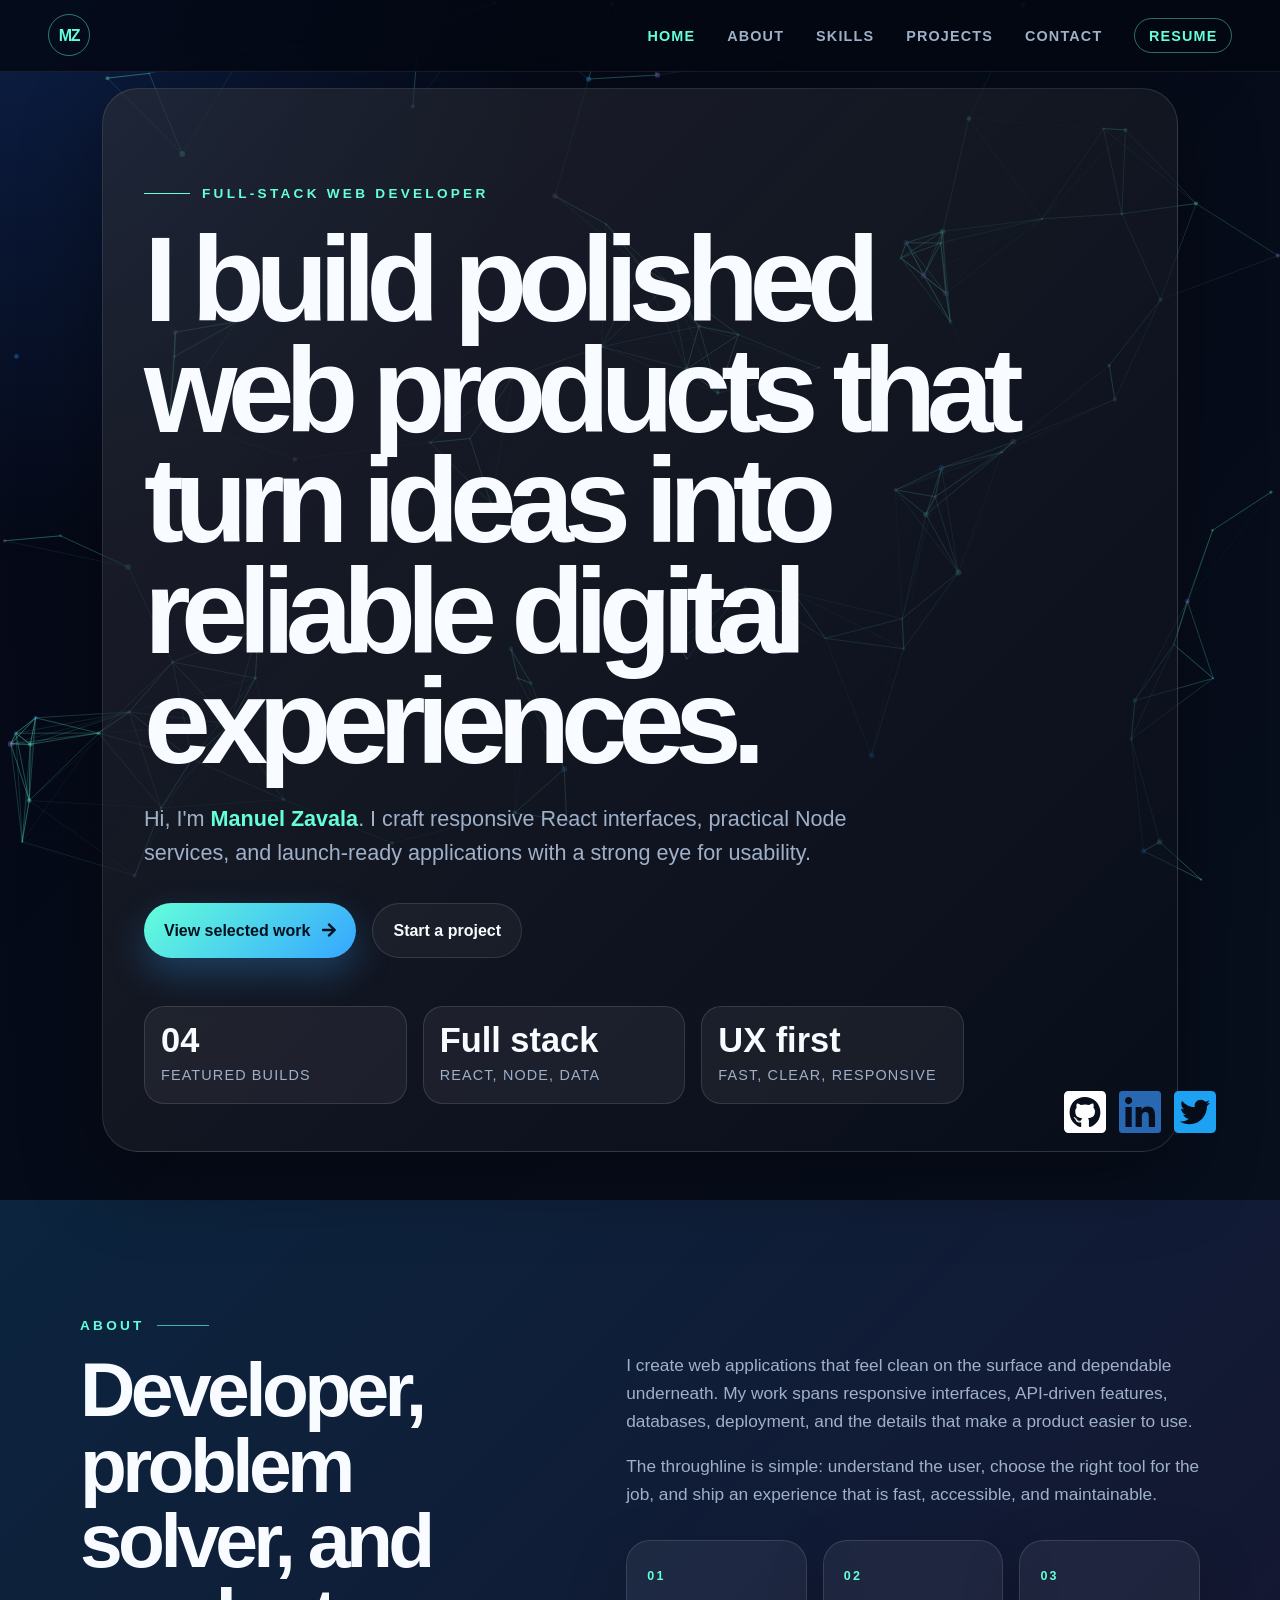
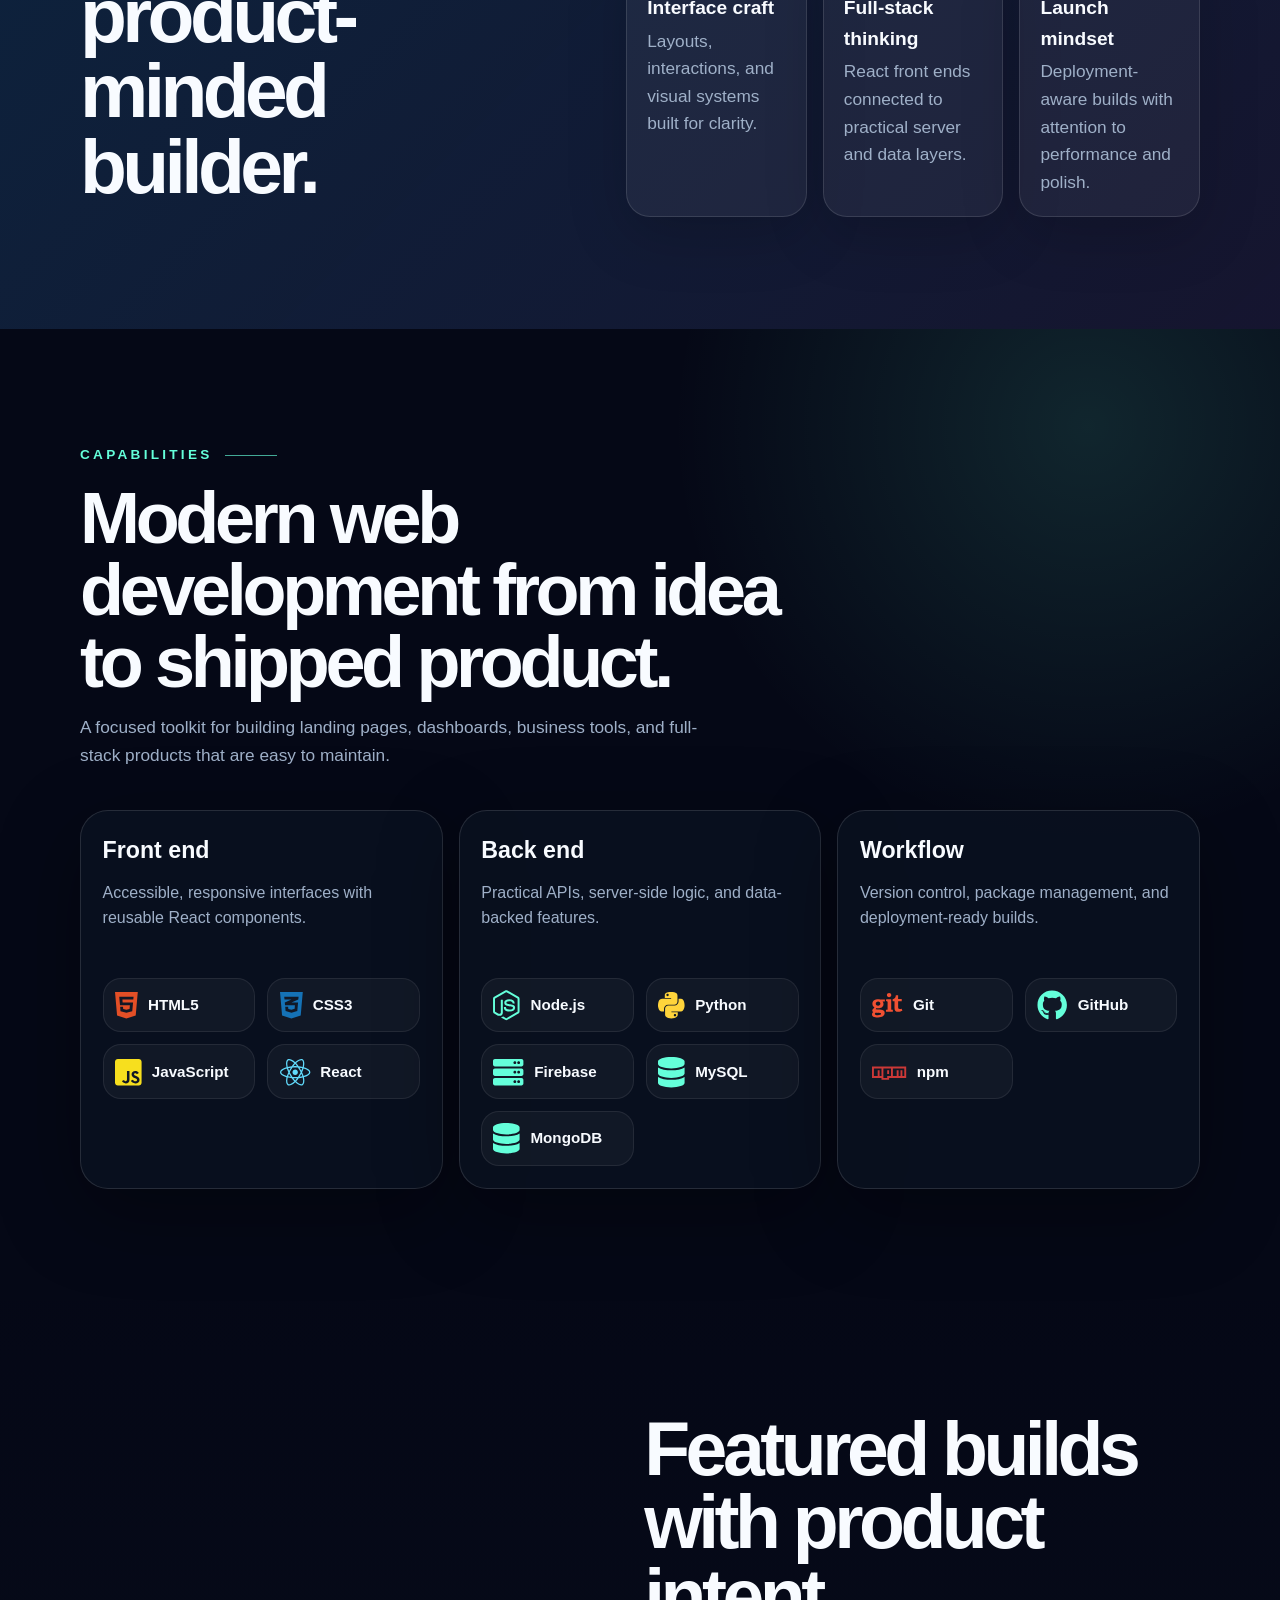
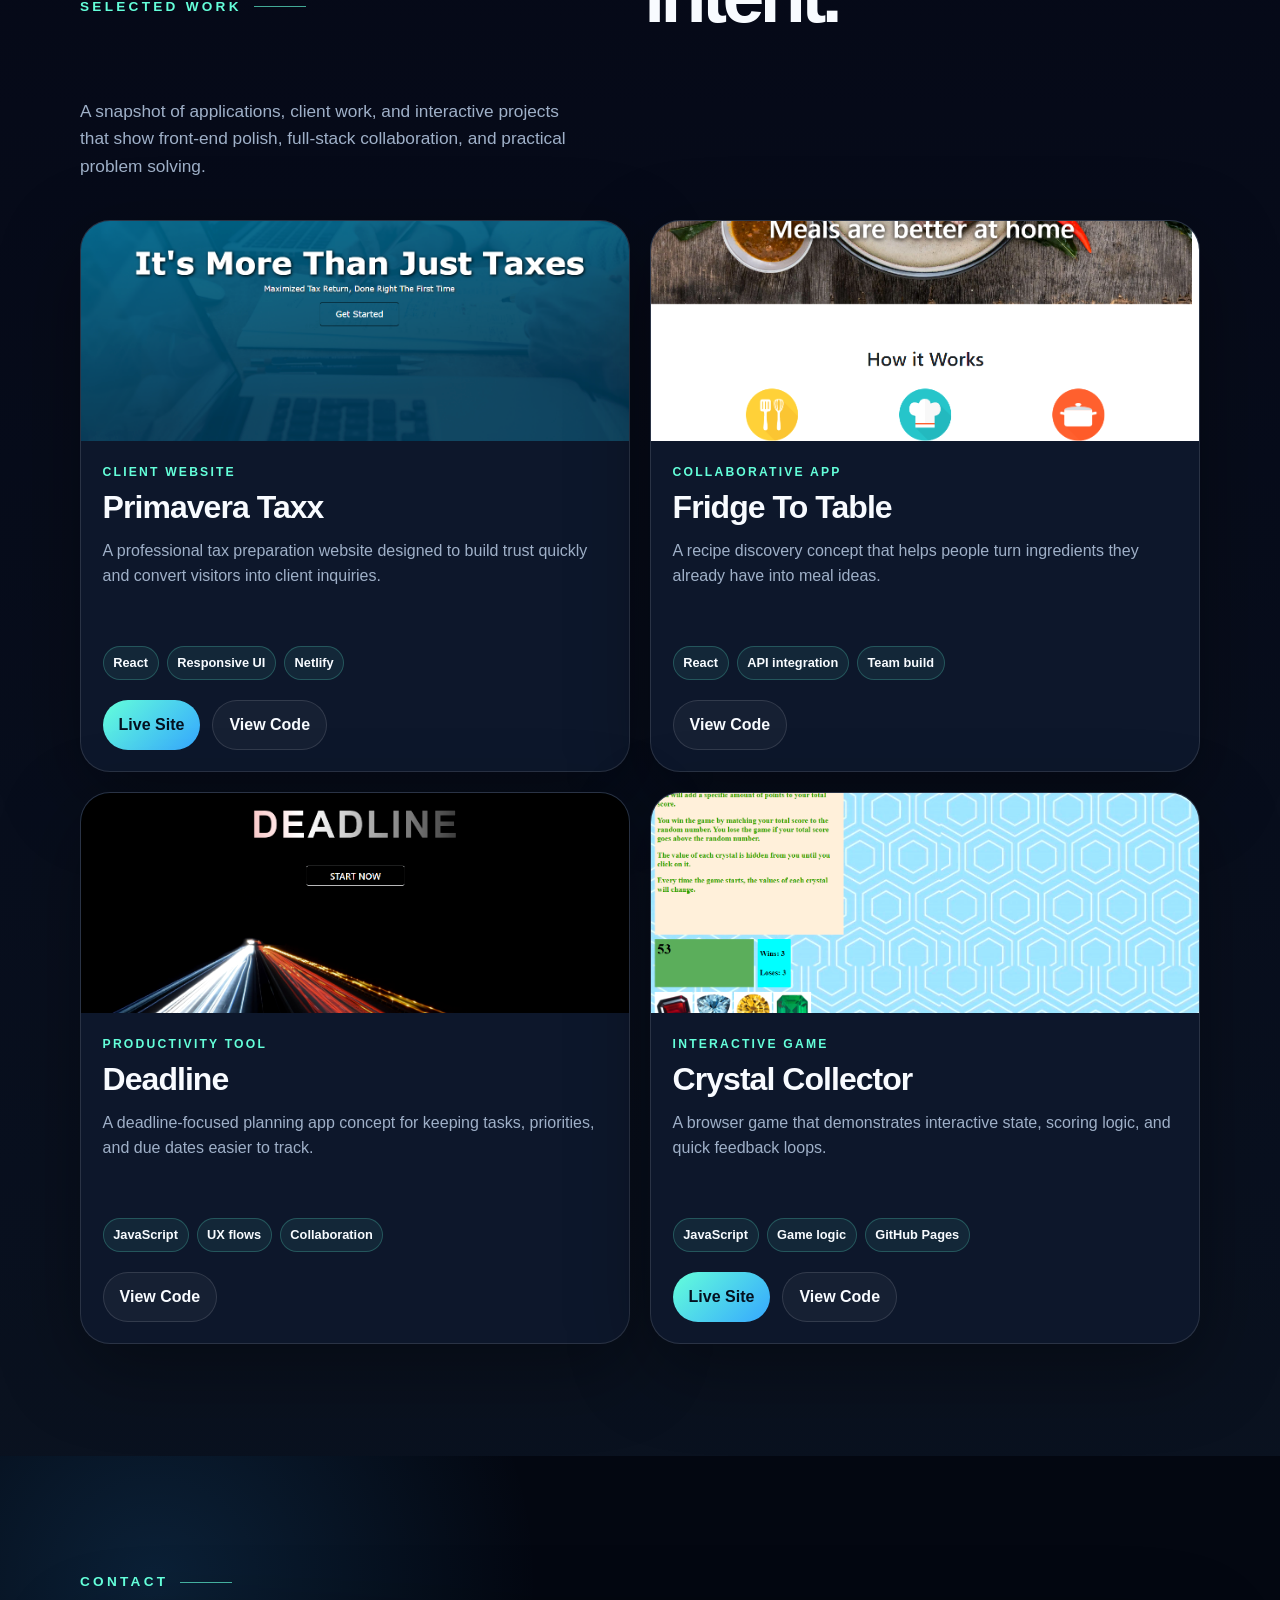
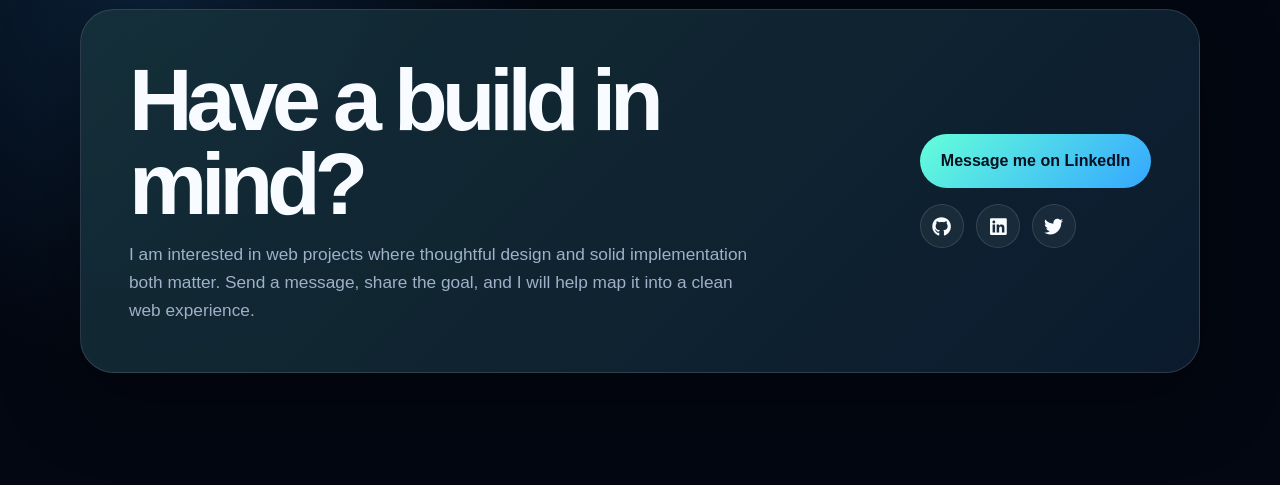
==== index.html @ 86699bde "Deploy portfolio redesign" ====
<!doctype html><html lang="en"><head><meta charset="utf-8"/><link rel="icon" href="./zc-logo.png"/><meta name="viewport" content="width=device-width,initial-scale=1"/><meta name="theme-color" content="#000000"/><meta name="description" content="Full-stack web development portfolio for Manuel Zavala, featuring responsive React projects and polished digital products."/><title>Manuel Zavala | Full-Stack Web Developer</title><link href="./static/css/main.ec9842a8.chunk.css" rel="stylesheet"></head><body><div id="root"></div><script>!function(e){function r(r){for(var n,l,a=r[0],f=r[1],i=r[2],c=0,s=[];c<a.length;c++)l=a[c],Object.prototype.hasOwnProperty.call(o,l)&&o[l]&&s.push(o[l][0]),o[l]=0;for(n in f)Object.prototype.hasOwnProperty.call(f,n)&&(e[n]=f[n]);for(p&&p(r);s.length;)s.shift()();return u.push.apply(u,i||[]),t()}function t(){for(var e,r=0;r<u.length;r++){for(var t=u[r],n=!0,a=1;a<t.length;a++){var f=t[a];0!==o[f]&&(n=!1)}n&&(u.splice(r--,1),e=l(l.s=t[0]))}return e}var n={},o={1:0},u=[];function l(r){if(n[r])return n[r].exports;var t=n[r]={i:r,l:!1,exports:{}};return e[r].call(t.exports,t,t.exports,l),t.l=!0,t.exports}l.m=e,l.c=n,l.d=function(e,r,t){l.o(e,r)||Object.defineProperty(e,r,{enumerable:!0,get:t})},l.r=function(e){"undefined"!=typeof Symbol&&Symbol.toStringTag&&Object.defineProperty(e,Symbol.toStringTag,{value:"Module"}),Object.defineProperty(e,"__esModule",{value:!0})},l.t=function(e,r){if(1&r&&(e=l(e)),8&r)return e;if(4&r&&"object"==typeof e&&e&&e.__esModule)return e;var t=Object.create(null);if(l.r(t),Object.defineProperty(t,"default",{enumerable:!0,value:e}),2&r&&"string"!=typeof e)for(var n in e)l.d(t,n,function(r){return e[r]}.bind(null,n));return t},l.n=function(e){var r=e&&e.__esModule?function(){return e.default}:function(){return e};return l.d(r,"a",r),r},l.o=function(e,r){return Object.prototype.hasOwnProperty.call(e,r)},l.p="./";var a=this["webpackJsonpzavala-portfolio"]=this["webpackJsonpzavala-portfolio"]||[],f=a.push.bind(a);a.push=r,a=a.slice();for(var i=0;i<a.length;i++)r(a[i]);var p=f;t()}([])</script><script src="./static/js/2.35fd2187.chunk.js"></script><script src="./static/js/main.18381177.chunk.js"></script></body></html>
---- static/css/main.ec9842a8.chunk.css ----
.nav-wrapper{display:flex;align-items:center;justify-content:space-between;padding:.9rem clamp(1rem,4vw,3rem);position:fixed;top:0;left:0;width:100%;z-index:10;border-bottom:1px solid hsla(0,0%,100%,.08);background:rgba(3,7,17,.78);-webkit-backdrop-filter:blur(18px);backdrop-filter:blur(18px)}.nav-brand{display:inline-flex;width:42px;height:42px;align-items:center;justify-content:center;border:1px solid rgba(100,255,218,.45);border-radius:50%;color:var(--cyan);font-weight:900;letter-spacing:-.08em;text-decoration:none}.nav-wrapper ul{display:flex;justify-content:flex-end;align-items:center;grid-gap:clamp(1rem,2.8vw,2rem);gap:clamp(1rem,2.8vw,2rem)}.nav-wrapper ul li{list-style:none;transition:.5s}.nav-wrapper ul li>.active{color:var(--cyan);transition:.2s}.nav-wrapper ul li a{cursor:pointer;text-decoration:none;color:var(--muted);font-size:.9rem;font-weight:800;letter-spacing:.08em;text-transform:uppercase;transition:color .25s ease}.nav-wrapper ul li a:hover{color:var(--text)}.nav-wrapper ul li:last-child a{padding:.55rem .85rem;border:1px solid rgba(100,255,218,.42);border-radius:999px;color:var(--cyan)}@media only screen and (max-width:769px){.nav-wrapper{display:none}}.background-layer{position:fixed;inset:0;z-index:0;pointer-events:none}.tsparticles-canvas-el{display:none;position:absolute;height:100vh}@media only screen and (min-width:768px){.tsparticles-canvas-el{display:block}}.landing-wrapper{position:relative;min-height:100vh;padding:7rem 1.25rem 4rem;display:flex;justify-content:center;align-items:center;flex-direction:column;text-align:left;color:var(--text);isolation:isolate;z-index:1}.landing-wrapper:before{content:"";position:absolute;inset:5.5rem min(8vw,7rem) 3rem;border:1px solid var(--line);border-radius:36px;background:linear-gradient(135deg,hsla(0,0%,100%,.1),hsla(0,0%,100%,.02)),rgba(2,6,18,.58);box-shadow:var(--shadow);z-index:-1}.intro-wrapper{width:min(1120px,100%);padding:4rem clamp(1rem,5vw,5rem) 2rem}.eyebrow{display:inline-flex;align-items:center;grid-gap:.75rem;gap:.75rem;margin-bottom:1.25rem;color:var(--cyan);font-size:.85rem;font-weight:800;letter-spacing:.24em;text-transform:uppercase;opacity:0;-webkit-animation:FadeInBottom 1s forwards;animation:FadeInBottom 1s forwards}.eyebrow:before{content:"";width:46px;height:1px;background:var(--cyan)}.first-line{max-width:940px;font-size:clamp(3.25rem,10vw,7.5rem);font-weight:900;letter-spacing:-.08em;line-height:.92;opacity:0;-webkit-animation:FadeInBottom 1.1s forwards;animation:FadeInBottom 1.1s forwards;-webkit-animation-delay:.25s;animation-delay:.25s}.second-line #name{color:var(--cyan);font-weight:800}.second-line{max-width:720px;margin-top:1.6rem;color:var(--muted);font-size:clamp(1.05rem,2.6vw,1.35rem);opacity:0;-webkit-animation:FadeInBottom 1.1s forwards;animation:FadeInBottom 1.1s forwards;-webkit-animation-delay:.5s;animation-delay:.5s}.hero-actions{display:flex;flex-wrap:wrap;grid-gap:1rem;gap:1rem;margin-top:2rem;opacity:0;-webkit-animation:FadeInBottom 1.1s forwards;animation:FadeInBottom 1.1s forwards;-webkit-animation-delay:.75s;animation-delay:.75s}.primary-action,.secondary-action{display:inline-flex;align-items:center;justify-content:center;grid-gap:.75rem;gap:.75rem;min-height:52px;padding:.85rem 1.25rem;border-radius:999px;font-weight:800;text-decoration:none;transition:transform .25s ease,border-color .25s ease,background .25s ease}.primary-action{background:linear-gradient(135deg,var(--cyan),var(--blue));color:#04101f;box-shadow:0 16px 36px rgba(53,167,255,.28)}.secondary-action{border:1px solid var(--line);color:var(--text);background:hsla(0,0%,100%,.04)}.primary-action:hover,.secondary-action:hover{transform:translateY(-3px)}.secondary-action:hover{border-color:rgba(100,255,218,.55);background:rgba(100,255,218,.08)}.hero-stats{display:grid;grid-template-columns:repeat(3,minmax(0,1fr));grid-gap:1rem;gap:1rem;max-width:820px;margin-top:3rem;opacity:0;-webkit-animation:FadeInBottom 1.1s forwards;animation:FadeInBottom 1.1s forwards;-webkit-animation-delay:1s;animation-delay:1s}.hero-stats div{padding:1rem;border:1px solid var(--line);border-radius:20px;background:hsla(0,0%,100%,.055)}.hero-stats strong{display:block;color:var(--text);font-size:clamp(1.45rem,4vw,2.15rem);font-weight:900;line-height:1}.hero-stats span{display:block;margin-top:.4rem;color:var(--muted);font-size:.9rem;text-transform:uppercase;letter-spacing:.08em}#learn-btn{border:1px solid var(--blue);font-size:2.5rem;display:flex;justify-content:center;align-items:center;opacity:0;-webkit-animation:FadeIn 2s forwards;animation:FadeIn 2s forwards;-webkit-animation-delay:3.5s;animation-delay:3.5s;text-decoration:none;background-color:var(--blue);padding:0 15px;color:#000;margin-top:30px}#learn-btn:hover{background-color:rgba(0,0,0,.79);color:var(--blue)}#page-divider-home{width:100%;position:absolute}.social-icons{position:absolute;right:clamp(1rem,5vw,5rem);bottom:clamp(1rem,5vw,4rem);display:flex;grid-gap:.8rem;gap:.8rem;margin:0;z-index:0;opacity:0;-webkit-animation:FadeIn 1s forwards;animation:FadeIn 1s forwards;-webkit-animation-delay:1.25s;animation-delay:1.25s}.social-icons a{display:inline-flex;transition:transform .25s ease,opacity .25s ease}.social-icons a:hover{opacity:.78;transform:translateY(-4px)}.social-icons svg{color:var(--text)}#linked{color:#2867b2}#twitter{color:#1da1f2}#github{color:#fff}@media only screen and (max-width:720px){.landing-wrapper{padding-top:5rem;text-align:left}.landing-wrapper:before{inset:4rem .75rem 1rem;border-radius:26px}.intro-wrapper{padding:2.25rem 1rem 5rem}.hero-actions{flex-direction:column}.hero-stats{grid-template-columns:1fr;margin-top:2rem}.social-icons{left:2rem;right:auto;bottom:2rem}}@-webkit-keyframes FadeInBottom{0%{transform:translateY(50px);opacity:0}to{transform:translateY(0);opacity:1}}@keyframes FadeInBottom{0%{transform:translateY(50px);opacity:0}to{transform:translateY(0);opacity:1}}@-webkit-keyframes FadeIn{0%{opacity:0}to{opacity:1}}@keyframes FadeIn{0%{opacity:0}to{opacity:1}}.burger{position:absolute;top:0;right:0;z-index:4;margin:auto}.burger-part{background:var(--text)}.sidenav-wrapper{z-index:20}.mobile-brand{top:.8rem;left:1rem;z-index:22;display:inline-flex;width:42px;height:42px;align-items:center;border:1px solid rgba(100,255,218,.45);border-radius:50%;background:rgba(3,7,17,.7);color:var(--cyan);font-weight:900;letter-spacing:-.08em;text-decoration:none;-webkit-backdrop-filter:blur(14px);backdrop-filter:blur(14px)}.mobile-brand,.mobile-menu{position:fixed;justify-content:center}.mobile-menu{width:100%;height:100%;background:radial-gradient(circle at 30% 20%,rgba(53,167,255,.2),transparent 20rem),#030711;display:flex;left:100%;top:0;transition:.5s ease-in-out;overflow:hidden;z-index:1}.mobile-menu ul{display:flex;flex-direction:column;justify-content:center;align-items:center;grid-gap:1.2rem;gap:1.2rem}.mobile-menu ul li{list-style:none}.mobile-menu ul li a{text-decoration:none;color:var(--text);font-size:clamp(2rem,12vw,4rem);font-weight:900;letter-spacing:-.06em}.mobile-menu ul li:last-child a{display:inline-flex;padding:.55rem 1rem;border:1px solid rgba(100,255,218,.45);border-radius:999px;color:var(--cyan);font-size:1rem;letter-spacing:.08em;text-transform:uppercase}.mobile-menu-opened{top:0;left:0}.burger{position:fixed;width:50px;height:50px;text-align:center;top:.55rem;right:.75rem;z-index:23;display:flex;flex-direction:column;justify-content:center;background:transparent;cursor:pointer}.burger-part{width:36px;height:4px;margin-top:8px;border-radius:15px;background:#fff;transition:.3s ease;align-self:center}.burger-opened{transform:.4s ease}.burger-part:first-of-type{margin-top:0}.burger-opened .burger-part:first-of-type{transform:translateY(12px) rotate(45deg)}.burger-opened .burger-part:nth-child(2){opacity:0}.burger-opened .burger-part:nth-child(3){transform:translateY(-12px) rotate(-45deg)}@media only screen and (min-width:769px){.sidenav-wrapper{display:none}}*{box-sizing:border-box;margin:0;padding:0;border:0;font-size:100%;font:inherit;vertical-align:baseline}html{scroll-behavior:smooth}body{width:100%;min-height:100%;background:radial-gradient(circle at top left,rgba(41,121,255,.2),transparent 34rem),linear-gradient(135deg,#050816,#08111f 52%,#02030a);color:#f8fbff;color:var(--text);font-family:Inter,-apple-system,BlinkMacSystemFont,"Segoe UI",sans-serif;line-height:1.6}body,button,input,textarea{-webkit-font-smoothing:antialiased}a{color:inherit}.App,.body-no-scroll{overflow:hidden}.App{min-height:100vh}:root{--blue:#35a7ff;--blue-dark:#0b2cff;--cyan:#64ffda;--purple:#9f7aea;--text:#f8fbff;--muted:#9fb0c8;--panel:rgba(10,18,32,0.82);--panel-strong:rgba(14,25,45,0.95);--line:hsla(0,0%,100%,0.12);--shadow:0 24px 80px rgba(0,0,0,0.35)}::selection{background:rgba(100,255,218,.32);color:#f8fbff;color:var(--text)}.about{position:relative;width:100%;color:var(--text);padding:7rem 1.25rem;background:linear-gradient(135deg,rgba(53,167,255,.18),rgba(159,122,234,.12)),rgba(3,8,21,.96)}.about-wrapper{width:min(1120px,100%);margin:0 auto}.section-kicker{display:inline-flex;align-items:center;grid-gap:.75rem;gap:.75rem;margin-bottom:1rem;color:var(--cyan);font-size:.85rem;font-weight:800;letter-spacing:.24em;text-transform:uppercase}.section-kicker:after{content:"";width:52px;height:1px;background:rgba(100,255,218,.65)}.about-grid{display:grid;grid-template-columns:minmax(0,.9fr) minmax(0,1.1fr);grid-gap:clamp(2rem,6vw,5rem);gap:clamp(2rem,6vw,5rem);align-items:start}.about-header{max-width:560px;font-size:clamp(2.35rem,6vw,4.8rem);font-weight:900;line-height:.98;letter-spacing:-.06em}.about-me{color:var(--muted);font-size:1.08rem}.about-me p+p{margin-top:1.1rem}.about-cards{display:grid;grid-gap:1rem;gap:1rem;margin-top:2rem}.about-cards article{padding:1.25rem;border:1px solid var(--line);border-radius:24px;background:hsla(0,0%,100%,.055);box-shadow:0 18px 60px rgba(0,0,0,.18)}.about-cards span{color:var(--cyan);font-size:.78rem;font-weight:900;letter-spacing:.18em}.about-cards h3{margin:.25rem 0;color:var(--text);font-size:1.2rem;font-weight:800}.about-cards p{margin:0}@media only screen and (max-width:820px){.about{padding:5rem 1rem}.about-grid{grid-template-columns:1fr}}@media only screen and (min-width:900px){.about-cards{grid-template-columns:repeat(3,1fr)}}.card-wrapper,.main-card{position:relative}.card-wrapper{height:100%;overflow:hidden;border:1px solid var(--line);border-radius:30px;background:var(--panel-strong);box-shadow:var(--shadow)}.card-title{color:var(--text);font-size:clamp(1.45rem,3vw,2rem);font-weight:900;line-height:1.1;letter-spacing:-.03em}.project-image-wrap{position:relative;height:220px;overflow:hidden;background:linear-gradient(135deg,rgba(53,167,255,.2),rgba(100,255,218,.08))}.project-image{width:100%;height:100%;object-fit:cover;display:block;-webkit-filter:saturate(1.08) contrast(1.05);filter:saturate(1.08) contrast(1.05);transition:transform .5s ease}.card-wrapper:hover .project-image{transform:scale(1.06)}.project-info{display:flex;min-height:330px;flex-direction:column;padding:1.35rem}.project-type{margin-bottom:.45rem;color:var(--cyan);font-size:.76rem;font-weight:900;letter-spacing:.18em;text-transform:uppercase}.project-description{margin:.8rem 0 1rem;color:var(--muted)}.project-tags{display:flex;flex-wrap:wrap;grid-gap:.5rem;gap:.5rem;margin-top:auto;list-style:none}.project-tags li{padding:.35rem .6rem;border:1px solid rgba(100,255,218,.22);border-radius:999px;background:rgba(100,255,218,.07);color:var(--text);font-size:.8rem;font-weight:700}.project-links{display:flex;flex-wrap:wrap;grid-gap:.75rem;gap:.75rem;margin-top:1.25rem}.project-links a{display:inline-flex;align-items:center;justify-content:center;padding:.7rem 1rem;border-radius:999px;text-decoration:none;font-weight:800;transition:transform .25s ease,background .25s ease}.live-site{background:linear-gradient(135deg,var(--cyan),var(--blue));color:#04101f}.view-code{border:1px solid var(--line);color:var(--text);background:hsla(0,0%,100%,.04)}.project-links a:hover{transform:translateY(-2px)}@media only screen and (max-width:540px){.project-image-wrap{height:190px}.project-info{min-height:auto}}.project-wrapper{color:var(--text);padding:7rem 1.25rem;background:linear-gradient(180deg,rgba(5,8,22,.96),rgba(10,18,32,.98)),#050816}.projects-inner{width:min(1120px,100%);margin:0 auto}.projects-heading{display:grid;grid-template-columns:minmax(0,.9fr) minmax(0,1fr);grid-gap:clamp(1.5rem,5vw,4rem);gap:clamp(1.5rem,5vw,4rem);align-items:end;margin-bottom:2.5rem}.project-header{max-width:620px;font-size:clamp(2.3rem,6vw,4.7rem);font-weight:900;line-height:.98;letter-spacing:-.06em}.projects-heading p{color:var(--muted);font-size:1.08rem}.project-container{display:grid;grid-template-columns:repeat(2,minmax(0,1fr));grid-gap:1.25rem;gap:1.25rem}@media only screen and (max-width:860px){.project-wrapper{padding:5rem 1rem}.project-container,.projects-heading{grid-template-columns:1fr}}.skills-wrapper{padding:7rem 1.25rem;background:radial-gradient(circle at 85% 10%,rgba(100,255,218,.12),transparent 26rem),#050816;color:var(--text)}.skills-inner{width:min(1120px,100%);margin:0 auto}.skills-header{max-width:760px;margin-bottom:2.5rem}.skills-header h2{font-size:clamp(2.2rem,6vw,4.5rem);font-weight:900;line-height:1;letter-spacing:-.06em}.skills-header p{max-width:620px;margin-top:1rem;color:var(--muted);font-size:1.08rem}.skill-groups{display:grid;grid-template-columns:repeat(3,minmax(0,1fr));grid-gap:1rem;gap:1rem}.skill-group{padding:1.35rem;border:1px solid var(--line);border-radius:28px;background:var(--panel);box-shadow:var(--shadow)}.skill-group h3{font-size:1.45rem;font-weight:900}.skill-group p{min-height:78px;margin:.65rem 0 1.25rem;color:var(--muted)}.skill-group ul{display:grid;grid-template-columns:repeat(2,minmax(0,1fr));grid-gap:.75rem;gap:.75rem;list-style:none}.skill-group li{display:flex;align-items:center;grid-gap:.65rem;gap:.65rem;padding:.7rem;border:1px solid hsla(0,0%,100%,.08);border-radius:18px;background:hsla(0,0%,100%,.04);color:var(--text);font-size:.95rem;font-weight:700}.skill-group svg{color:var(--cyan);flex:0 0 auto}#html{color:#e34f26}#css{color:#1572b6}#javascript{color:#f7df1e}#react{color:#61dafb}#python{color:#ffd43b}#git{color:#f05032}#npm{color:#cb3837}#api,#firebase,#github-skill,#mongodb,#mysql{color:var(--cyan)}@media only screen and (max-width:940px){.skill-groups{grid-template-columns:1fr}.skill-group p{min-height:auto}}@media only screen and (max-width:540px){.skills-wrapper{padding:5rem 1rem}.skill-group ul{grid-template-columns:1fr}}.contact-main{padding:7rem 1.25rem;background:radial-gradient(circle at 12% 20%,rgba(53,167,255,.16),transparent 24rem),#030711;color:var(--text)}.contact-inner{width:min(1120px,100%);margin:0 auto}.contact-card{display:grid;grid-template-columns:minmax(0,1fr) auto;grid-gap:clamp(2rem,6vw,5rem);gap:clamp(2rem,6vw,5rem);align-items:center;padding:clamp(1.5rem,5vw,3rem);border:1px solid var(--line);border-radius:34px;background:linear-gradient(135deg,rgba(100,255,218,.12),rgba(53,167,255,.08)),var(--panel);box-shadow:var(--shadow)}.contact-card h2{max-width:680px;font-size:clamp(2.4rem,7vw,5.5rem);font-weight:900;line-height:.95;letter-spacing:-.07em}.contact-card p{max-width:620px;margin-top:1rem;color:var(--muted);font-size:1.08rem}.contact-actions{display:flex;flex-direction:column;grid-gap:1rem;gap:1rem;align-items:flex-start}.contact-primary{display:inline-flex;align-items:center;justify-content:center;min-height:54px;padding:.9rem 1.3rem;border-radius:999px;background:linear-gradient(135deg,var(--cyan),var(--blue));color:#04101f;font-weight:900;text-decoration:none;white-space:nowrap;transition:transform .25s ease}.contact-primary:hover{transform:translateY(-3px)}.contact-socials{display:flex;grid-gap:.75rem;gap:.75rem}.contact-socials a{display:inline-flex;width:44px;height:44px;align-items:center;justify-content:center;border:1px solid var(--line);border-radius:50%;background:hsla(0,0%,100%,.05);color:var(--text);font-size:1.2rem;transition:transform .25s ease,border-color .25s ease}.contact-socials a:hover{border-color:rgba(100,255,218,.65);transform:translateY(-3px)}@media only screen and (max-width:820px){.contact-main{padding:5rem 1rem}.contact-card{grid-template-columns:1fr}}
/*# sourceMappingURL=main.ec9842a8.chunk.css.map */
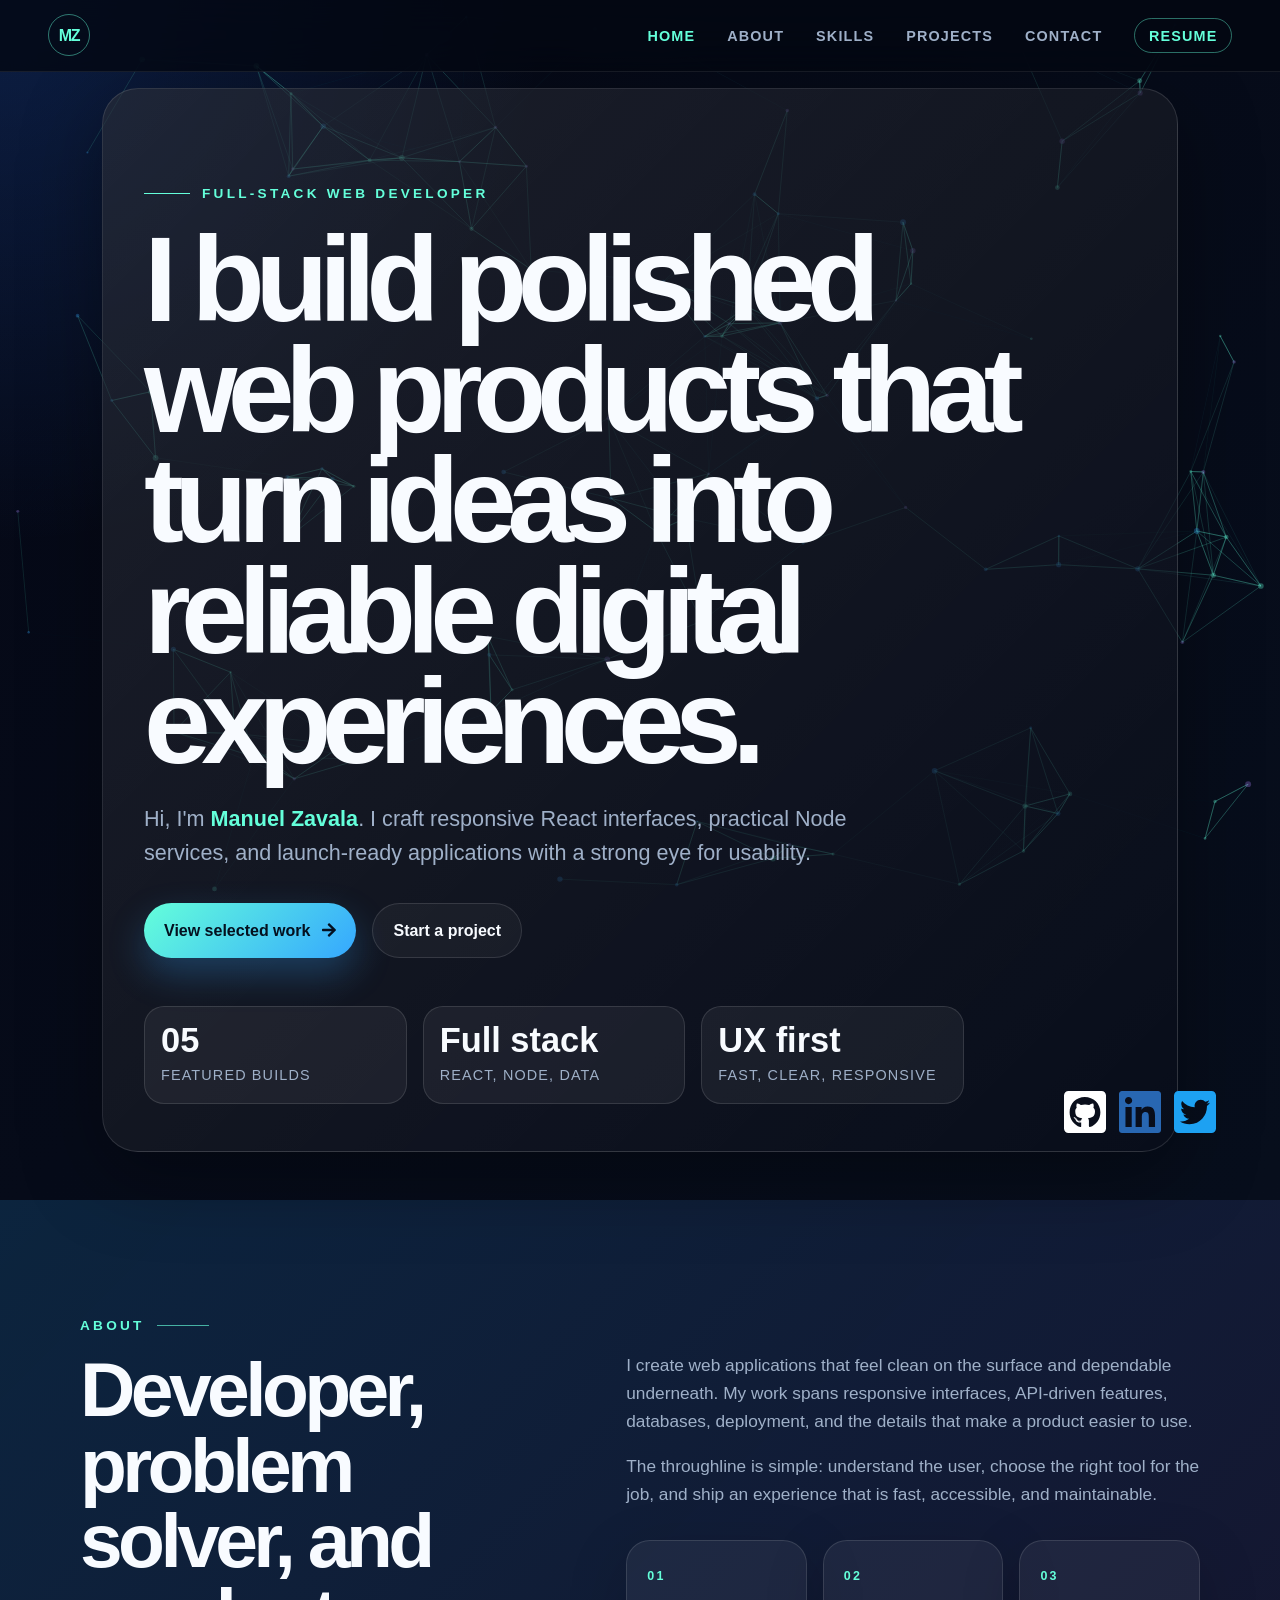
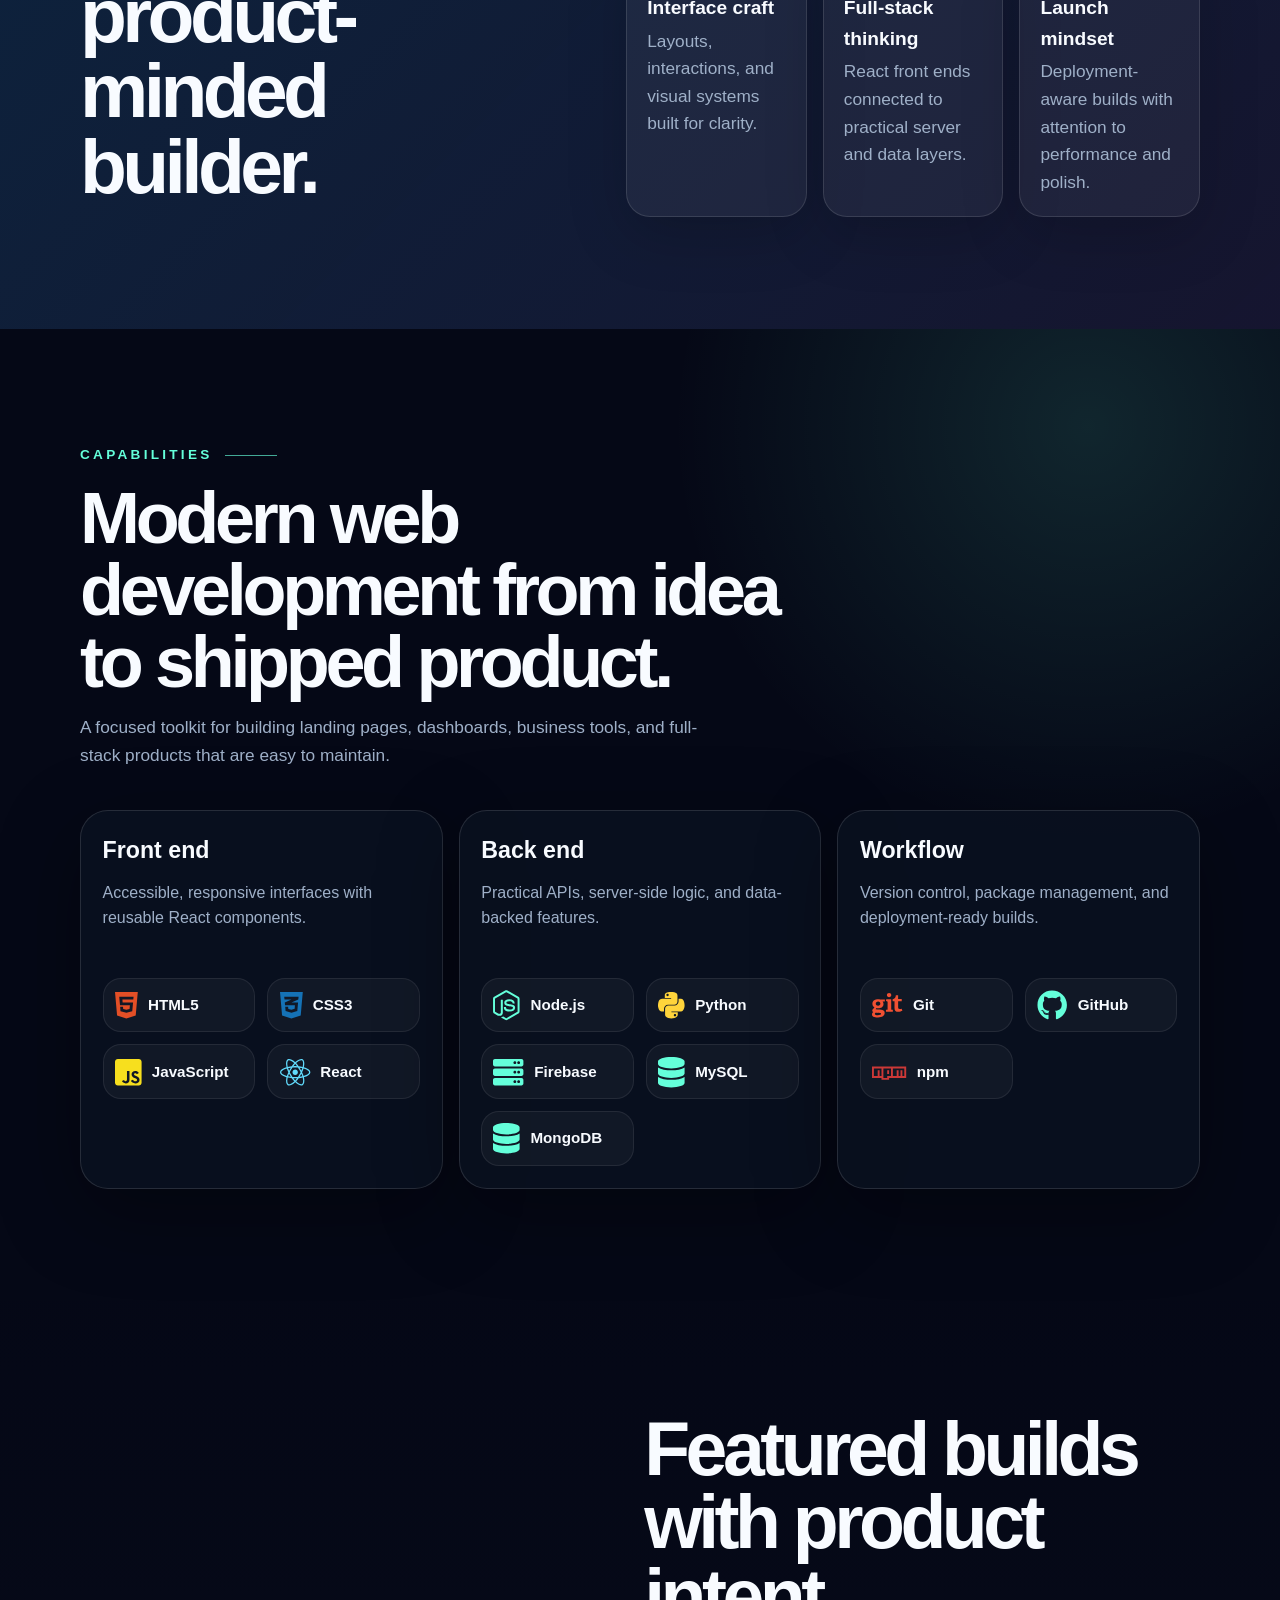
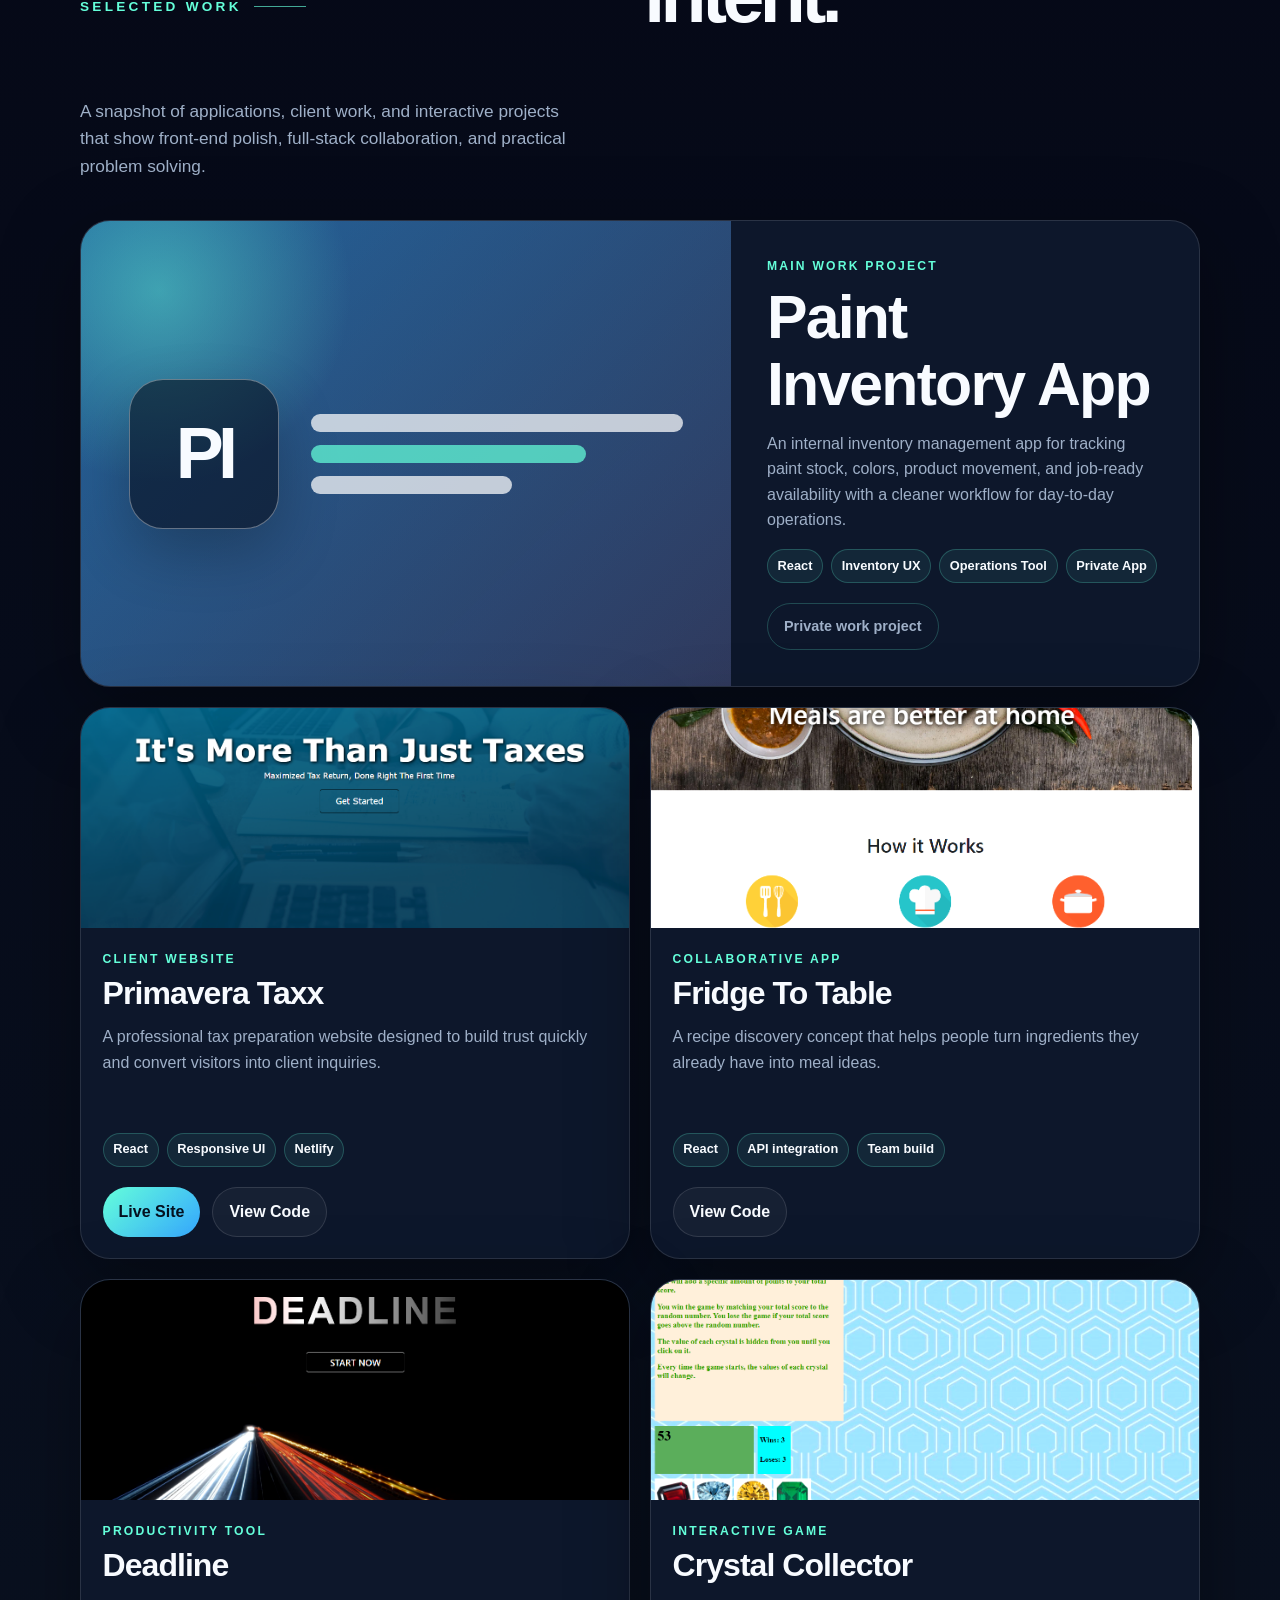
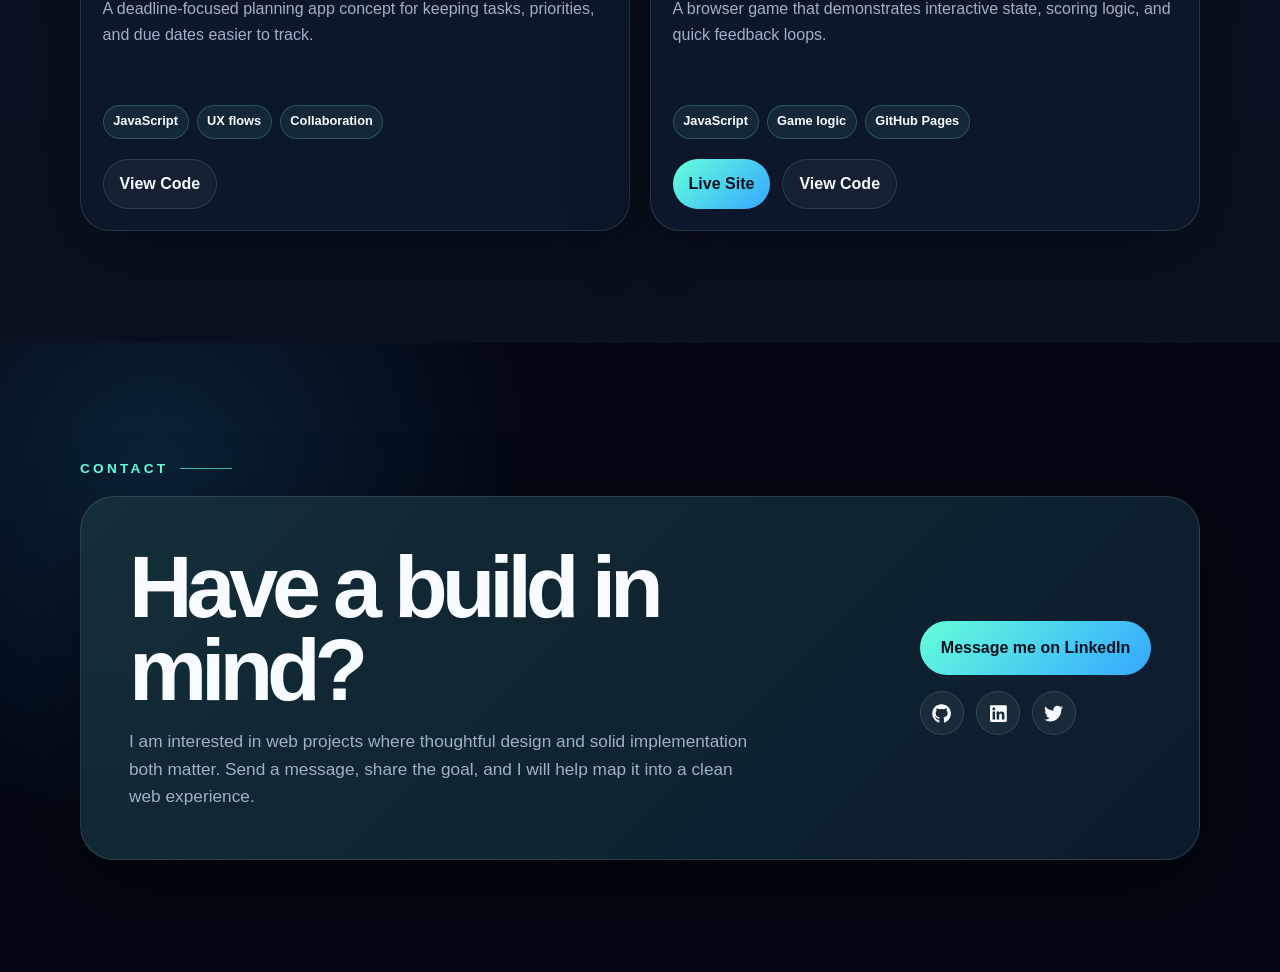
==== commit 9684be44: "Deploy paint inventory project" ====
--- a/index.html
+++ b/index.html
@@ -1 +1 @@
-<!doctype html><html lang="en"><head><meta charset="utf-8"/><link rel="icon" href="./zc-logo.png"/><meta name="viewport" content="width=device-width,initial-scale=1"/><meta name="theme-color" content="#000000"/><meta name="description" content="Full-stack web development portfolio for Manuel Zavala, featuring responsive React projects and polished digital products."/><title>Manuel Zavala | Full-Stack Web Developer</title><link href="./static/css/main.ec9842a8.chunk.css" rel="stylesheet"></head><body><div id="root"></div><script>!function(e){function r(r){for(var n,l,a=r[0],f=r[1],i=r[2],c=0,s=[];c<a.length;c++)l=a[c],Object.prototype.hasOwnProperty.call(o,l)&&o[l]&&s.push(o[l][0]),o[l]=0;for(n in f)Object.prototype.hasOwnProperty.call(f,n)&&(e[n]=f[n]);for(p&&p(r);s.length;)s.shift()();return u.push.apply(u,i||[]),t()}function t(){for(var e,r=0;r<u.length;r++){for(var t=u[r],n=!0,a=1;a<t.length;a++){var f=t[a];0!==o[f]&&(n=!1)}n&&(u.splice(r--,1),e=l(l.s=t[0]))}return e}var n={},o={1:0},u=[];function l(r){if(n[r])return n[r].exports;var t=n[r]={i:r,l:!1,exports:{}};return e[r].call(t.exports,t,t.exports,l),t.l=!0,t.exports}l.m=e,l.c=n,l.d=function(e,r,t){l.o(e,r)||Object.defineProperty(e,r,{enumerable:!0,get:t})},l.r=function(e){"undefined"!=typeof Symbol&&Symbol.toStringTag&&Object.defineProperty(e,Symbol.toStringTag,{value:"Module"}),Object.defineProperty(e,"__esModule",{value:!0})},l.t=function(e,r){if(1&r&&(e=l(e)),8&r)return e;if(4&r&&"object"==typeof e&&e&&e.__esModule)return e;var t=Object.create(null);if(l.r(t),Object.defineProperty(t,"default",{enumerable:!0,value:e}),2&r&&"string"!=typeof e)for(var n in e)l.d(t,n,function(r){return e[r]}.bind(null,n));return t},l.n=function(e){var r=e&&e.__esModule?function(){return e.default}:function(){return e};return l.d(r,"a",r),r},l.o=function(e,r){return Object.prototype.hasOwnProperty.call(e,r)},l.p="./";var a=this["webpackJsonpzavala-portfolio"]=this["webpackJsonpzavala-portfolio"]||[],f=a.push.bind(a);a.push=r,a=a.slice();for(var i=0;i<a.length;i++)r(a[i]);var p=f;t()}([])</script><script src="./static/js/2.35fd2187.chunk.js"></script><script src="./static/js/main.18381177.chunk.js"></script></body></html>+<!doctype html><html lang="en"><head><meta charset="utf-8"/><link rel="icon" href="./zc-logo.png"/><meta name="viewport" content="width=device-width,initial-scale=1"/><meta name="theme-color" content="#000000"/><meta name="description" content="Full-stack web development portfolio for Manuel Zavala, featuring responsive React projects and polished digital products."/><title>Manuel Zavala | Full-Stack Web Developer</title><link href="./static/css/main.bd98f983.chunk.css" rel="stylesheet"></head><body><div id="root"></div><script>!function(e){function r(r){for(var n,l,a=r[0],f=r[1],i=r[2],c=0,s=[];c<a.length;c++)l=a[c],Object.prototype.hasOwnProperty.call(o,l)&&o[l]&&s.push(o[l][0]),o[l]=0;for(n in f)Object.prototype.hasOwnProperty.call(f,n)&&(e[n]=f[n]);for(p&&p(r);s.length;)s.shift()();return u.push.apply(u,i||[]),t()}function t(){for(var e,r=0;r<u.length;r++){for(var t=u[r],n=!0,a=1;a<t.length;a++){var f=t[a];0!==o[f]&&(n=!1)}n&&(u.splice(r--,1),e=l(l.s=t[0]))}return e}var n={},o={1:0},u=[];function l(r){if(n[r])return n[r].exports;var t=n[r]={i:r,l:!1,exports:{}};return e[r].call(t.exports,t,t.exports,l),t.l=!0,t.exports}l.m=e,l.c=n,l.d=function(e,r,t){l.o(e,r)||Object.defineProperty(e,r,{enumerable:!0,get:t})},l.r=function(e){"undefined"!=typeof Symbol&&Symbol.toStringTag&&Object.defineProperty(e,Symbol.toStringTag,{value:"Module"}),Object.defineProperty(e,"__esModule",{value:!0})},l.t=function(e,r){if(1&r&&(e=l(e)),8&r)return e;if(4&r&&"object"==typeof e&&e&&e.__esModule)return e;var t=Object.create(null);if(l.r(t),Object.defineProperty(t,"default",{enumerable:!0,value:e}),2&r&&"string"!=typeof e)for(var n in e)l.d(t,n,function(r){return e[r]}.bind(null,n));return t},l.n=function(e){var r=e&&e.__esModule?function(){return e.default}:function(){return e};return l.d(r,"a",r),r},l.o=function(e,r){return Object.prototype.hasOwnProperty.call(e,r)},l.p="./";var a=this["webpackJsonpzavala-portfolio"]=this["webpackJsonpzavala-portfolio"]||[],f=a.push.bind(a);a.push=r,a=a.slice();for(var i=0;i<a.length;i++)r(a[i]);var p=f;t()}([])</script><script src="./static/js/2.35fd2187.chunk.js"></script><script src="./static/js/main.0905338b.chunk.js"></script></body></html>
--- a/static/css/main.bd98f983.chunk.css
+++ b/static/css/main.bd98f983.chunk.css
@@ -0,0 +1,2 @@
+.nav-wrapper{display:flex;align-items:center;justify-content:space-between;padding:.9rem clamp(1rem,4vw,3rem);position:fixed;top:0;left:0;width:100%;z-index:10;border-bottom:1px solid hsla(0,0%,100%,.08);background:rgba(3,7,17,.78);-webkit-backdrop-filter:blur(18px);backdrop-filter:blur(18px)}.nav-brand{display:inline-flex;width:42px;height:42px;align-items:center;justify-content:center;border:1px solid rgba(100,255,218,.45);border-radius:50%;color:var(--cyan);font-weight:900;letter-spacing:-.08em;text-decoration:none}.nav-wrapper ul{display:flex;justify-content:flex-end;align-items:center;grid-gap:clamp(1rem,2.8vw,2rem);gap:clamp(1rem,2.8vw,2rem)}.nav-wrapper ul li{list-style:none;transition:.5s}.nav-wrapper ul li>.active{color:var(--cyan);transition:.2s}.nav-wrapper ul li a{cursor:pointer;text-decoration:none;color:var(--muted);font-size:.9rem;font-weight:800;letter-spacing:.08em;text-transform:uppercase;transition:color .25s ease}.nav-wrapper ul li a:hover{color:var(--text)}.nav-wrapper ul li:last-child a{padding:.55rem .85rem;border:1px solid rgba(100,255,218,.42);border-radius:999px;color:var(--cyan)}@media only screen and (max-width:769px){.nav-wrapper{display:none}}.background-layer{position:fixed;inset:0;z-index:0;pointer-events:none}.tsparticles-canvas-el{display:none;position:absolute;height:100vh}@media only screen and (min-width:768px){.tsparticles-canvas-el{display:block}}.landing-wrapper{position:relative;min-height:100vh;padding:7rem 1.25rem 4rem;display:flex;justify-content:center;align-items:center;flex-direction:column;text-align:left;color:var(--text);isolation:isolate;z-index:1}.landing-wrapper:before{content:"";position:absolute;inset:5.5rem min(8vw,7rem) 3rem;border:1px solid var(--line);border-radius:36px;background:linear-gradient(135deg,hsla(0,0%,100%,.1),hsla(0,0%,100%,.02)),rgba(2,6,18,.58);box-shadow:var(--shadow);z-index:-1}.intro-wrapper{width:min(1120px,100%);padding:4rem clamp(1rem,5vw,5rem) 2rem}.eyebrow{display:inline-flex;align-items:center;grid-gap:.75rem;gap:.75rem;margin-bottom:1.25rem;color:var(--cyan);font-size:.85rem;font-weight:800;letter-spacing:.24em;text-transform:uppercase;opacity:0;-webkit-animation:FadeInBottom 1s forwards;animation:FadeInBottom 1s forwards}.eyebrow:before{content:"";width:46px;height:1px;background:var(--cyan)}.first-line{max-width:940px;font-size:clamp(3.25rem,10vw,7.5rem);font-weight:900;letter-spacing:-.08em;line-height:.92;opacity:0;-webkit-animation:FadeInBottom 1.1s forwards;animation:FadeInBottom 1.1s forwards;-webkit-animation-delay:.25s;animation-delay:.25s}.second-line #name{color:var(--cyan);font-weight:800}.second-line{max-width:720px;margin-top:1.6rem;color:var(--muted);font-size:clamp(1.05rem,2.6vw,1.35rem);opacity:0;-webkit-animation:FadeInBottom 1.1s forwards;animation:FadeInBottom 1.1s forwards;-webkit-animation-delay:.5s;animation-delay:.5s}.hero-actions{display:flex;flex-wrap:wrap;grid-gap:1rem;gap:1rem;margin-top:2rem;opacity:0;-webkit-animation:FadeInBottom 1.1s forwards;animation:FadeInBottom 1.1s forwards;-webkit-animation-delay:.75s;animation-delay:.75s}.primary-action,.secondary-action{display:inline-flex;align-items:center;justify-content:center;grid-gap:.75rem;gap:.75rem;min-height:52px;padding:.85rem 1.25rem;border-radius:999px;font-weight:800;text-decoration:none;transition:transform .25s ease,border-color .25s ease,background .25s ease}.primary-action{background:linear-gradient(135deg,var(--cyan),var(--blue));color:#04101f;box-shadow:0 16px 36px rgba(53,167,255,.28)}.secondary-action{border:1px solid var(--line);color:var(--text);background:hsla(0,0%,100%,.04)}.primary-action:hover,.secondary-action:hover{transform:translateY(-3px)}.secondary-action:hover{border-color:rgba(100,255,218,.55);background:rgba(100,255,218,.08)}.hero-stats{display:grid;grid-template-columns:repeat(3,minmax(0,1fr));grid-gap:1rem;gap:1rem;max-width:820px;margin-top:3rem;opacity:0;-webkit-animation:FadeInBottom 1.1s forwards;animation:FadeInBottom 1.1s forwards;-webkit-animation-delay:1s;animation-delay:1s}.hero-stats div{padding:1rem;border:1px solid var(--line);border-radius:20px;background:hsla(0,0%,100%,.055)}.hero-stats strong{display:block;color:var(--text);font-size:clamp(1.45rem,4vw,2.15rem);font-weight:900;line-height:1}.hero-stats span{display:block;margin-top:.4rem;color:var(--muted);font-size:.9rem;text-transform:uppercase;letter-spacing:.08em}#learn-btn{border:1px solid var(--blue);font-size:2.5rem;display:flex;justify-content:center;align-items:center;opacity:0;-webkit-animation:FadeIn 2s forwards;animation:FadeIn 2s forwards;-webkit-animation-delay:3.5s;animation-delay:3.5s;text-decoration:none;background-color:var(--blue);padding:0 15px;color:#000;margin-top:30px}#learn-btn:hover{background-color:rgba(0,0,0,.79);color:var(--blue)}#page-divider-home{width:100%;position:absolute}.social-icons{position:absolute;right:clamp(1rem,5vw,5rem);bottom:clamp(1rem,5vw,4rem);display:flex;grid-gap:.8rem;gap:.8rem;margin:0;z-index:0;opacity:0;-webkit-animation:FadeIn 1s forwards;animation:FadeIn 1s forwards;-webkit-animation-delay:1.25s;animation-delay:1.25s}.social-icons a{display:inline-flex;transition:transform .25s ease,opacity .25s ease}.social-icons a:hover{opacity:.78;transform:translateY(-4px)}.social-icons svg{color:var(--text)}#linked{color:#2867b2}#twitter{color:#1da1f2}#github{color:#fff}@media only screen and (max-width:720px){.landing-wrapper{padding-top:5rem;text-align:left}.landing-wrapper:before{inset:4rem .75rem 1rem;border-radius:26px}.intro-wrapper{padding:2.25rem 1rem 5rem}.hero-actions{flex-direction:column}.hero-stats{grid-template-columns:1fr;margin-top:2rem}.social-icons{left:2rem;right:auto;bottom:2rem}}@-webkit-keyframes FadeInBottom{0%{transform:translateY(50px);opacity:0}to{transform:translateY(0);opacity:1}}@keyframes FadeInBottom{0%{transform:translateY(50px);opacity:0}to{transform:translateY(0);opacity:1}}@-webkit-keyframes FadeIn{0%{opacity:0}to{opacity:1}}@keyframes FadeIn{0%{opacity:0}to{opacity:1}}.burger{position:absolute;top:0;right:0;z-index:4;margin:auto}.burger-part{background:var(--text)}.sidenav-wrapper{z-index:20}.mobile-brand{top:.8rem;left:1rem;z-index:22;display:inline-flex;width:42px;height:42px;align-items:center;border:1px solid rgba(100,255,218,.45);border-radius:50%;background:rgba(3,7,17,.7);color:var(--cyan);font-weight:900;letter-spacing:-.08em;text-decoration:none;-webkit-backdrop-filter:blur(14px);backdrop-filter:blur(14px)}.mobile-brand,.mobile-menu{position:fixed;justify-content:center}.mobile-menu{width:100%;height:100%;background:radial-gradient(circle at 30% 20%,rgba(53,167,255,.2),transparent 20rem),#030711;display:flex;left:100%;top:0;transition:.5s ease-in-out;overflow:hidden;z-index:1}.mobile-menu ul{display:flex;flex-direction:column;justify-content:center;align-items:center;grid-gap:1.2rem;gap:1.2rem}.mobile-menu ul li{list-style:none}.mobile-menu ul li a{text-decoration:none;color:var(--text);font-size:clamp(2rem,12vw,4rem);font-weight:900;letter-spacing:-.06em}.mobile-menu ul li:last-child a{display:inline-flex;padding:.55rem 1rem;border:1px solid rgba(100,255,218,.45);border-radius:999px;color:var(--cyan);font-size:1rem;letter-spacing:.08em;text-transform:uppercase}.mobile-menu-opened{top:0;left:0}.burger{position:fixed;width:50px;height:50px;text-align:center;top:.55rem;right:.75rem;z-index:23;display:flex;flex-direction:column;justify-content:center;background:transparent;cursor:pointer}.burger-part{width:36px;height:4px;margin-top:8px;border-radius:15px;background:#fff;transition:.3s ease;align-self:center}.burger-opened{transform:.4s ease}.burger-part:first-of-type{margin-top:0}.burger-opened .burger-part:first-of-type{transform:translateY(12px) rotate(45deg)}.burger-opened .burger-part:nth-child(2){opacity:0}.burger-opened .burger-part:nth-child(3){transform:translateY(-12px) rotate(-45deg)}@media only screen and (min-width:769px){.sidenav-wrapper{display:none}}*{box-sizing:border-box;margin:0;padding:0;border:0;font-size:100%;font:inherit;vertical-align:baseline}html{scroll-behavior:smooth}body{width:100%;min-height:100%;background:radial-gradient(circle at top left,rgba(41,121,255,.2),transparent 34rem),linear-gradient(135deg,#050816,#08111f 52%,#02030a);color:#f8fbff;color:var(--text);font-family:Inter,-apple-system,BlinkMacSystemFont,"Segoe UI",sans-serif;line-height:1.6}body,button,input,textarea{-webkit-font-smoothing:antialiased}a{color:inherit}.App,.body-no-scroll{overflow:hidden}.App{min-height:100vh}:root{--blue:#35a7ff;--blue-dark:#0b2cff;--cyan:#64ffda;--purple:#9f7aea;--text:#f8fbff;--muted:#9fb0c8;--panel:rgba(10,18,32,0.82);--panel-strong:rgba(14,25,45,0.95);--line:hsla(0,0%,100%,0.12);--shadow:0 24px 80px rgba(0,0,0,0.35)}::selection{background:rgba(100,255,218,.32);color:#f8fbff;color:var(--text)}.about{position:relative;width:100%;color:var(--text);padding:7rem 1.25rem;background:linear-gradient(135deg,rgba(53,167,255,.18),rgba(159,122,234,.12)),rgba(3,8,21,.96)}.about-wrapper{width:min(1120px,100%);margin:0 auto}.section-kicker{display:inline-flex;align-items:center;grid-gap:.75rem;gap:.75rem;margin-bottom:1rem;color:var(--cyan);font-size:.85rem;font-weight:800;letter-spacing:.24em;text-transform:uppercase}.section-kicker:after{content:"";width:52px;height:1px;background:rgba(100,255,218,.65)}.about-grid{display:grid;grid-template-columns:minmax(0,.9fr) minmax(0,1.1fr);grid-gap:clamp(2rem,6vw,5rem);gap:clamp(2rem,6vw,5rem);align-items:start}.about-header{max-width:560px;font-size:clamp(2.35rem,6vw,4.8rem);font-weight:900;line-height:.98;letter-spacing:-.06em}.about-me{color:var(--muted);font-size:1.08rem}.about-me p+p{margin-top:1.1rem}.about-cards{display:grid;grid-gap:1rem;gap:1rem;margin-top:2rem}.about-cards article{padding:1.25rem;border:1px solid var(--line);border-radius:24px;background:hsla(0,0%,100%,.055);box-shadow:0 18px 60px rgba(0,0,0,.18)}.about-cards span{color:var(--cyan);font-size:.78rem;font-weight:900;letter-spacing:.18em}.about-cards h3{margin:.25rem 0;color:var(--text);font-size:1.2rem;font-weight:800}.about-cards p{margin:0}@media only screen and (max-width:820px){.about{padding:5rem 1rem}.about-grid{grid-template-columns:1fr}}@media only screen and (min-width:900px){.about-cards{grid-template-columns:repeat(3,1fr)}}.main-card{position:relative}.featured-project{grid-column:1/-1}.card-wrapper{height:100%;position:relative;overflow:hidden;border:1px solid var(--line);border-radius:30px;background:var(--panel-strong);box-shadow:var(--shadow)}.card-title{color:var(--text);font-size:clamp(1.45rem,3vw,2rem);font-weight:900;line-height:1.1;letter-spacing:-.03em}.project-image-wrap{position:relative;height:220px;overflow:hidden;background:linear-gradient(135deg,rgba(53,167,255,.2),rgba(100,255,218,.08))}.project-image{width:100%;height:100%;object-fit:cover;display:block;-webkit-filter:saturate(1.08) contrast(1.05);filter:saturate(1.08) contrast(1.05);transition:transform .5s ease}.card-wrapper:hover .project-image{transform:scale(1.06)}.project-mockup{display:grid;height:100%;grid-template-columns:auto 1fr;grid-gap:clamp(1rem,4vw,2rem);gap:clamp(1rem,4vw,2rem);align-items:center;padding:clamp(1.25rem,5vw,3rem);background:radial-gradient(circle at 12% 15%,rgba(100,255,218,.42),transparent 12rem),linear-gradient(135deg,rgba(53,167,255,.42),rgba(159,122,234,.2))}.project-mockup span{display:inline-flex;width:clamp(88px,18vw,150px);height:clamp(88px,18vw,150px);align-items:center;justify-content:center;border:1px solid hsla(0,0%,100%,.35);border-radius:34px;background:rgba(2,6,18,.56);color:var(--text);font-size:clamp(2rem,7vw,4.5rem);font-weight:900;letter-spacing:-.08em;box-shadow:0 24px 60px rgba(0,0,0,.24)}.mockup-lines{display:grid;grid-gap:.8rem;gap:.8rem}.mockup-lines i{display:block;height:18px;border-radius:999px;background:hsla(0,0%,100%,.72)}.mockup-lines i:nth-child(2){width:74%;background:rgba(100,255,218,.72)}.mockup-lines i:nth-child(3){width:54%}.project-info{display:flex;min-height:330px;flex-direction:column;padding:1.35rem}.project-type{margin-bottom:.45rem;color:var(--cyan);font-size:.76rem;font-weight:900;letter-spacing:.18em;text-transform:uppercase}.project-description{margin:.8rem 0 1rem;color:var(--muted)}.project-tags{display:flex;flex-wrap:wrap;grid-gap:.5rem;gap:.5rem;margin-top:auto;list-style:none}.project-tags li{padding:.35rem .6rem;border:1px solid rgba(100,255,218,.22);border-radius:999px;background:rgba(100,255,218,.07);color:var(--text);font-size:.8rem;font-weight:700}.project-links{display:flex;flex-wrap:wrap;grid-gap:.75rem;gap:.75rem;margin-top:1.25rem}.project-links a{display:inline-flex;align-items:center;justify-content:center;padding:.7rem 1rem;border-radius:999px;text-decoration:none;font-weight:800;transition:transform .25s ease,background .25s ease}.live-site{background:linear-gradient(135deg,var(--cyan),var(--blue));color:#04101f}.view-code{border:1px solid var(--line);color:var(--text);background:hsla(0,0%,100%,.04)}.project-links a:hover{transform:translateY(-2px)}.project-note{display:inline-flex;align-items:center;justify-content:center;padding:.7rem 1rem;border:1px solid rgba(100,255,218,.22);border-radius:999px;color:var(--muted);font-size:.9rem;font-weight:800}@media only screen and (min-width:861px){.featured-project .card-wrapper{display:grid;grid-template-columns:minmax(0,1fr) minmax(360px,.72fr)}.featured-project .project-image-wrap{height:auto;min-height:390px}.featured-project .project-info{min-height:390px;padding:clamp(1.5rem,4vw,2.25rem)}.featured-project .card-title{font-size:clamp(2.2rem,5vw,3.8rem)}}@media only screen and (max-width:540px){.project-image-wrap{height:190px}.project-info{min-height:auto}}.project-wrapper{color:var(--text);padding:7rem 1.25rem;background:linear-gradient(180deg,rgba(5,8,22,.96),rgba(10,18,32,.98)),#050816}.projects-inner{width:min(1120px,100%);margin:0 auto}.projects-heading{display:grid;grid-template-columns:minmax(0,.9fr) minmax(0,1fr);grid-gap:clamp(1.5rem,5vw,4rem);gap:clamp(1.5rem,5vw,4rem);align-items:end;margin-bottom:2.5rem}.project-header{max-width:620px;font-size:clamp(2.3rem,6vw,4.7rem);font-weight:900;line-height:.98;letter-spacing:-.06em}.projects-heading p{color:var(--muted);font-size:1.08rem}.project-container{display:grid;grid-template-columns:repeat(2,minmax(0,1fr));grid-gap:1.25rem;gap:1.25rem}@media only screen and (max-width:860px){.project-wrapper{padding:5rem 1rem}.project-container,.projects-heading{grid-template-columns:1fr}}.skills-wrapper{padding:7rem 1.25rem;background:radial-gradient(circle at 85% 10%,rgba(100,255,218,.12),transparent 26rem),#050816;color:var(--text)}.skills-inner{width:min(1120px,100%);margin:0 auto}.skills-header{max-width:760px;margin-bottom:2.5rem}.skills-header h2{font-size:clamp(2.2rem,6vw,4.5rem);font-weight:900;line-height:1;letter-spacing:-.06em}.skills-header p{max-width:620px;margin-top:1rem;color:var(--muted);font-size:1.08rem}.skill-groups{display:grid;grid-template-columns:repeat(3,minmax(0,1fr));grid-gap:1rem;gap:1rem}.skill-group{padding:1.35rem;border:1px solid var(--line);border-radius:28px;background:var(--panel);box-shadow:var(--shadow)}.skill-group h3{font-size:1.45rem;font-weight:900}.skill-group p{min-height:78px;margin:.65rem 0 1.25rem;color:var(--muted)}.skill-group ul{display:grid;grid-template-columns:repeat(2,minmax(0,1fr));grid-gap:.75rem;gap:.75rem;list-style:none}.skill-group li{display:flex;align-items:center;grid-gap:.65rem;gap:.65rem;padding:.7rem;border:1px solid hsla(0,0%,100%,.08);border-radius:18px;background:hsla(0,0%,100%,.04);color:var(--text);font-size:.95rem;font-weight:700}.skill-group svg{color:var(--cyan);flex:0 0 auto}#html{color:#e34f26}#css{color:#1572b6}#javascript{color:#f7df1e}#react{color:#61dafb}#python{color:#ffd43b}#git{color:#f05032}#npm{color:#cb3837}#api,#firebase,#github-skill,#mongodb,#mysql{color:var(--cyan)}@media only screen and (max-width:940px){.skill-groups{grid-template-columns:1fr}.skill-group p{min-height:auto}}@media only screen and (max-width:540px){.skills-wrapper{padding:5rem 1rem}.skill-group ul{grid-template-columns:1fr}}.contact-main{padding:7rem 1.25rem;background:radial-gradient(circle at 12% 20%,rgba(53,167,255,.16),transparent 24rem),#030711;color:var(--text)}.contact-inner{width:min(1120px,100%);margin:0 auto}.contact-card{display:grid;grid-template-columns:minmax(0,1fr) auto;grid-gap:clamp(2rem,6vw,5rem);gap:clamp(2rem,6vw,5rem);align-items:center;padding:clamp(1.5rem,5vw,3rem);border:1px solid var(--line);border-radius:34px;background:linear-gradient(135deg,rgba(100,255,218,.12),rgba(53,167,255,.08)),var(--panel);box-shadow:var(--shadow)}.contact-card h2{max-width:680px;font-size:clamp(2.4rem,7vw,5.5rem);font-weight:900;line-height:.95;letter-spacing:-.07em}.contact-card p{max-width:620px;margin-top:1rem;color:var(--muted);font-size:1.08rem}.contact-actions{display:flex;flex-direction:column;grid-gap:1rem;gap:1rem;align-items:flex-start}.contact-primary{display:inline-flex;align-items:center;justify-content:center;min-height:54px;padding:.9rem 1.3rem;border-radius:999px;background:linear-gradient(135deg,var(--cyan),var(--blue));color:#04101f;font-weight:900;text-decoration:none;white-space:nowrap;transition:transform .25s ease}.contact-primary:hover{transform:translateY(-3px)}.contact-socials{display:flex;grid-gap:.75rem;gap:.75rem}.contact-socials a{display:inline-flex;width:44px;height:44px;align-items:center;justify-content:center;border:1px solid var(--line);border-radius:50%;background:hsla(0,0%,100%,.05);color:var(--text);font-size:1.2rem;transition:transform .25s ease,border-color .25s ease}.contact-socials a:hover{border-color:rgba(100,255,218,.65);transform:translateY(-3px)}@media only screen and (max-width:820px){.contact-main{padding:5rem 1rem}.contact-card{grid-template-columns:1fr}}
+/*# sourceMappingURL=main.bd98f983.chunk.css.map */
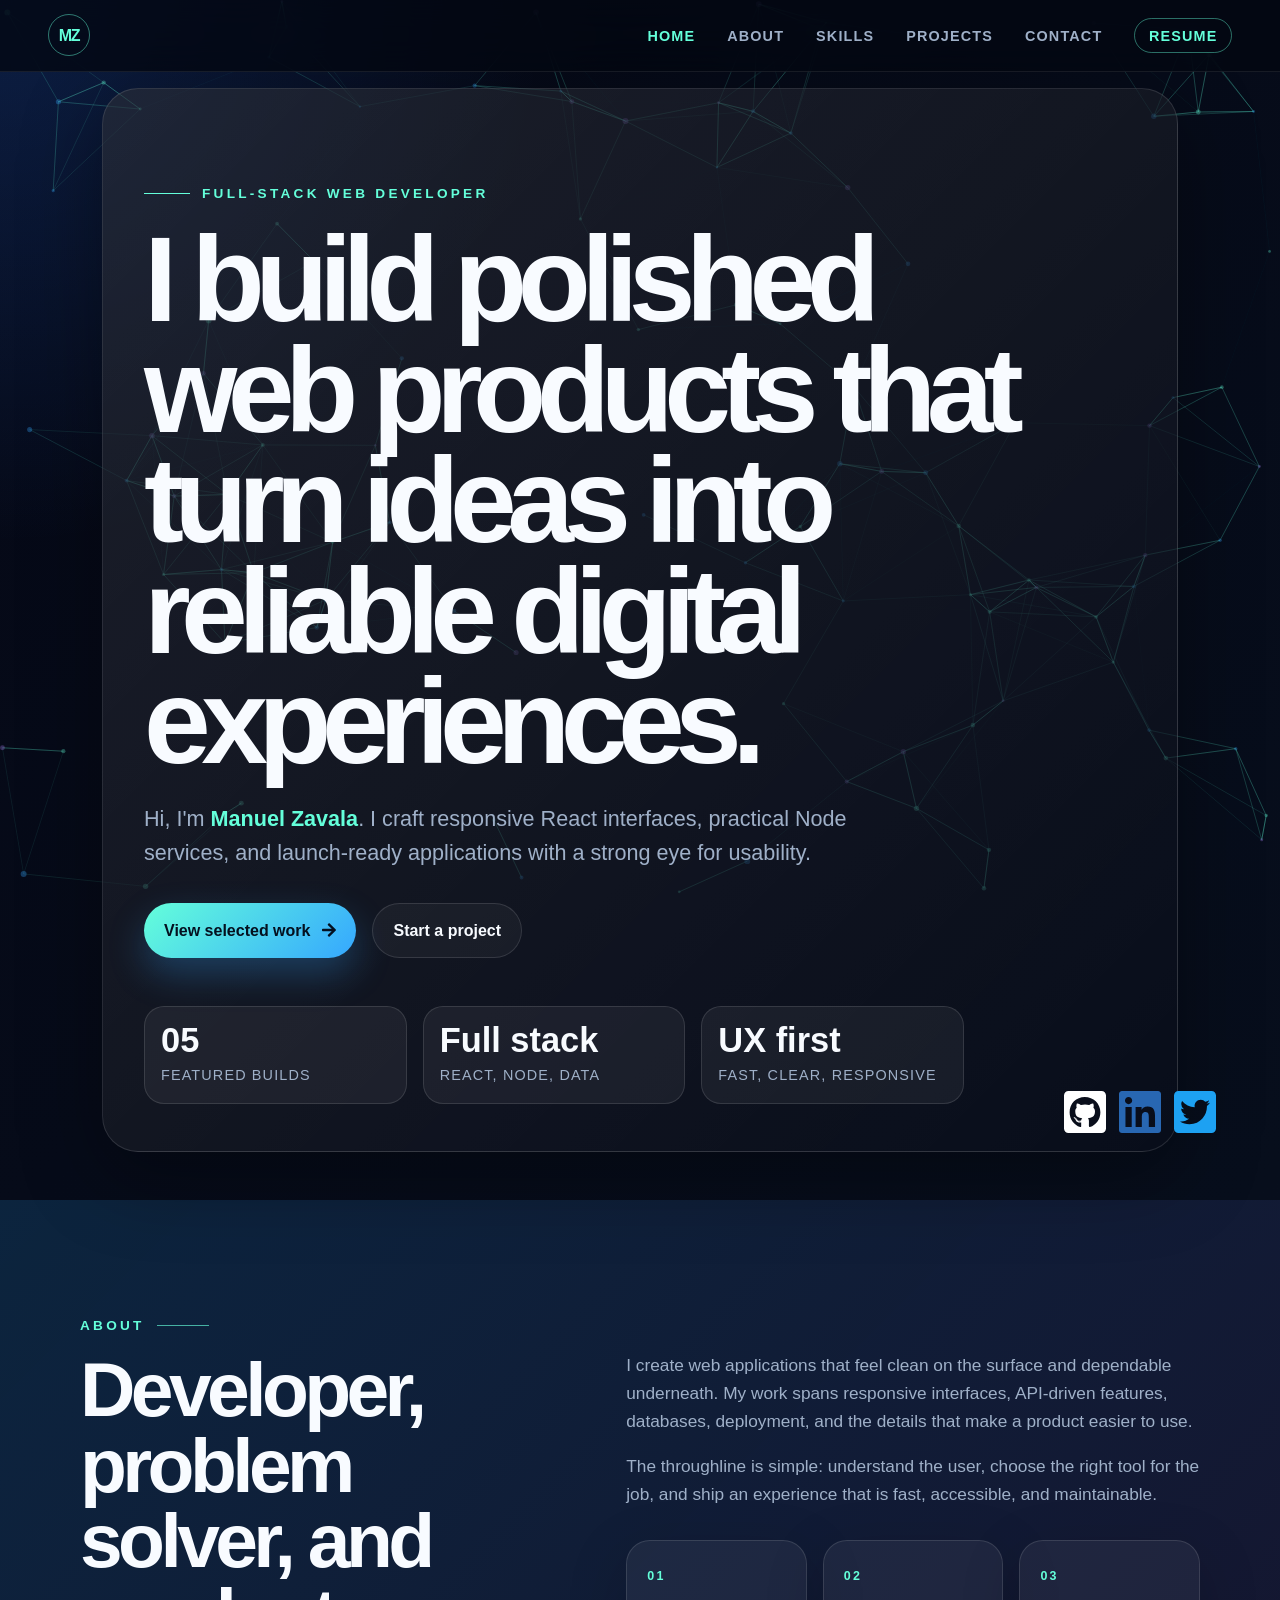
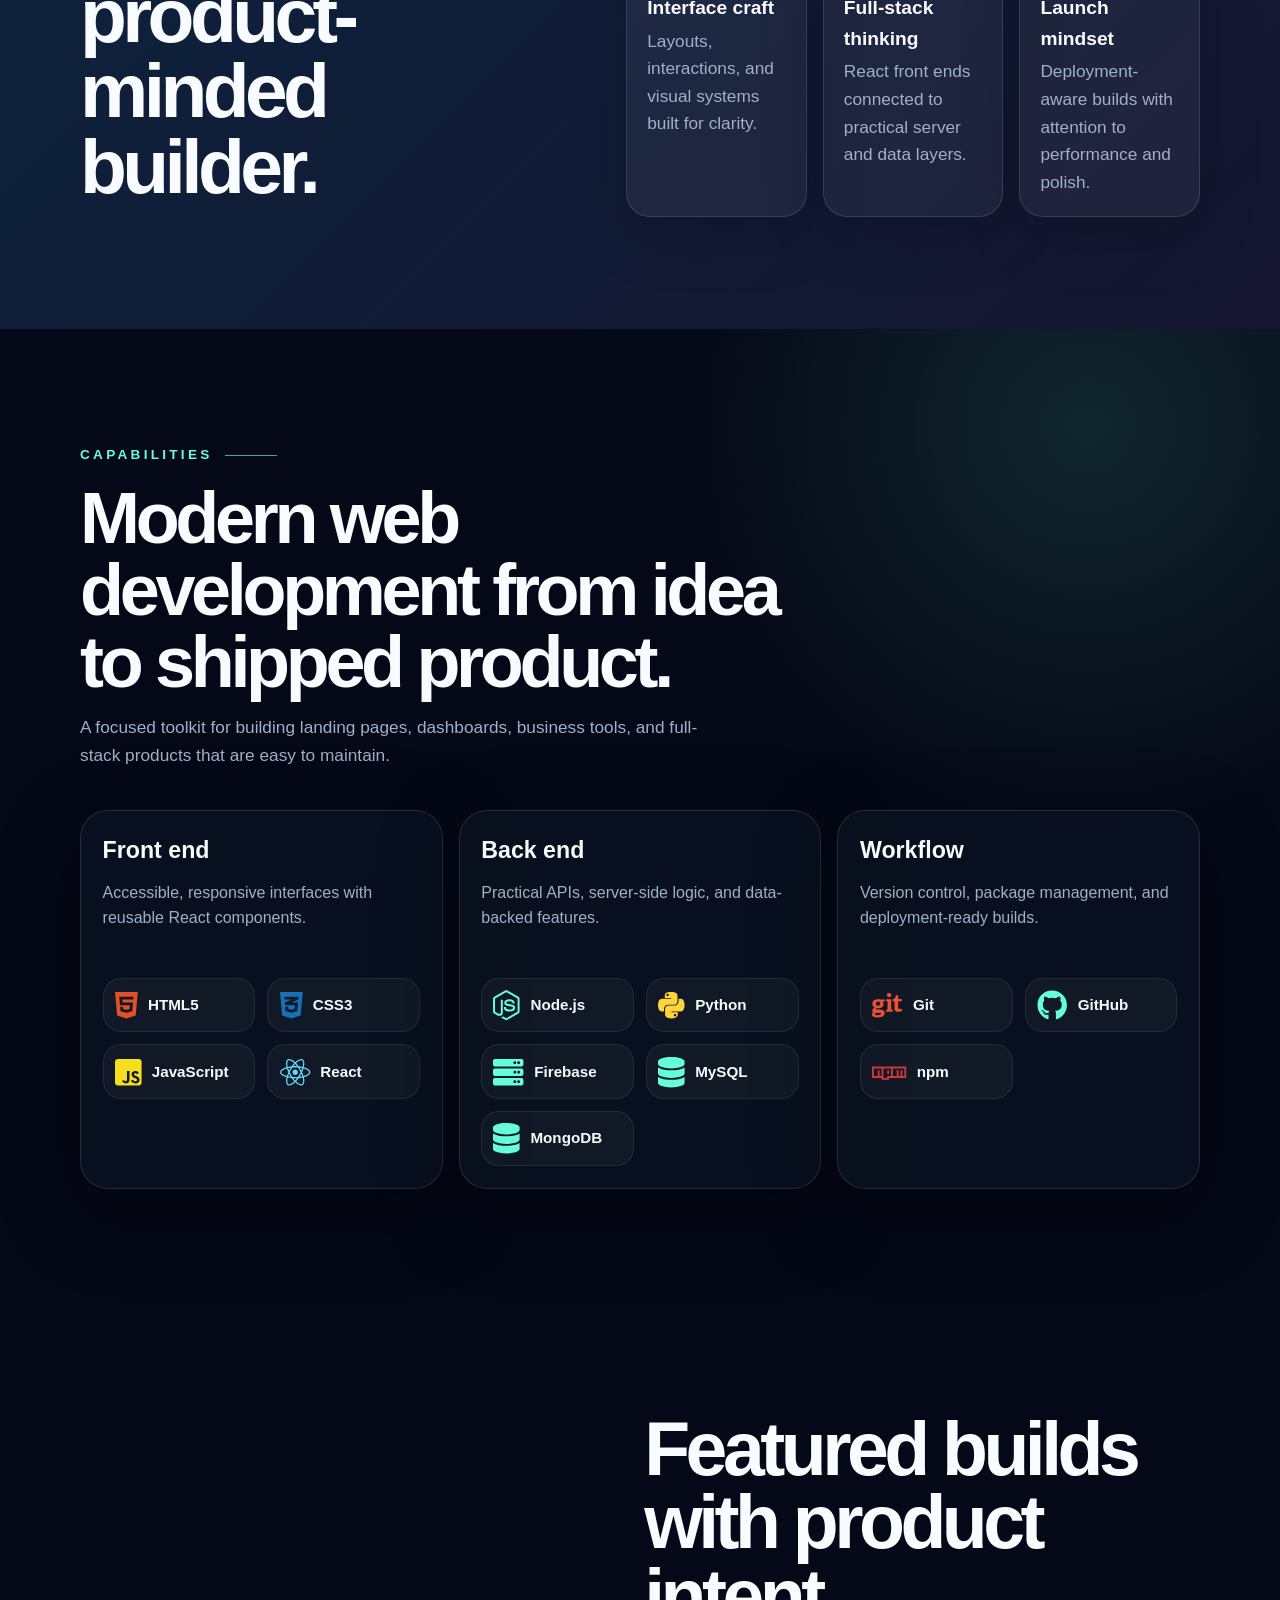
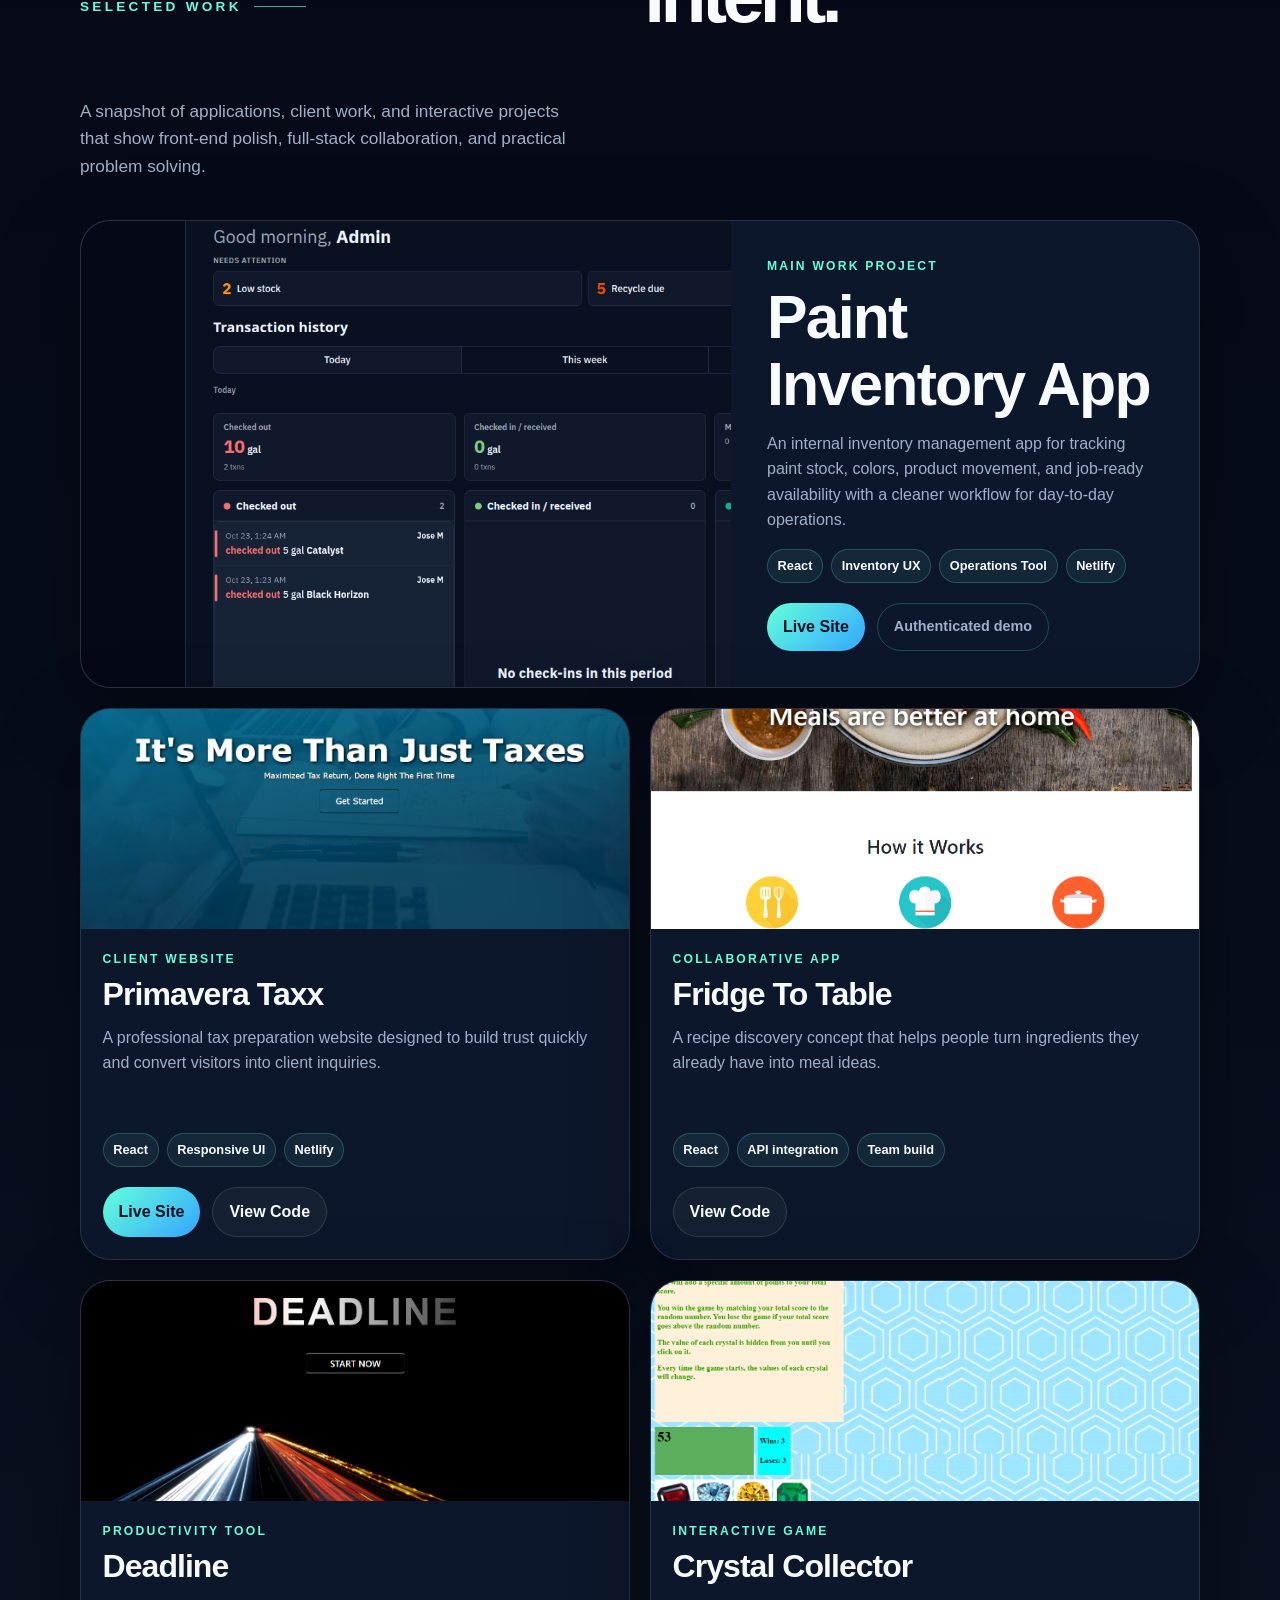
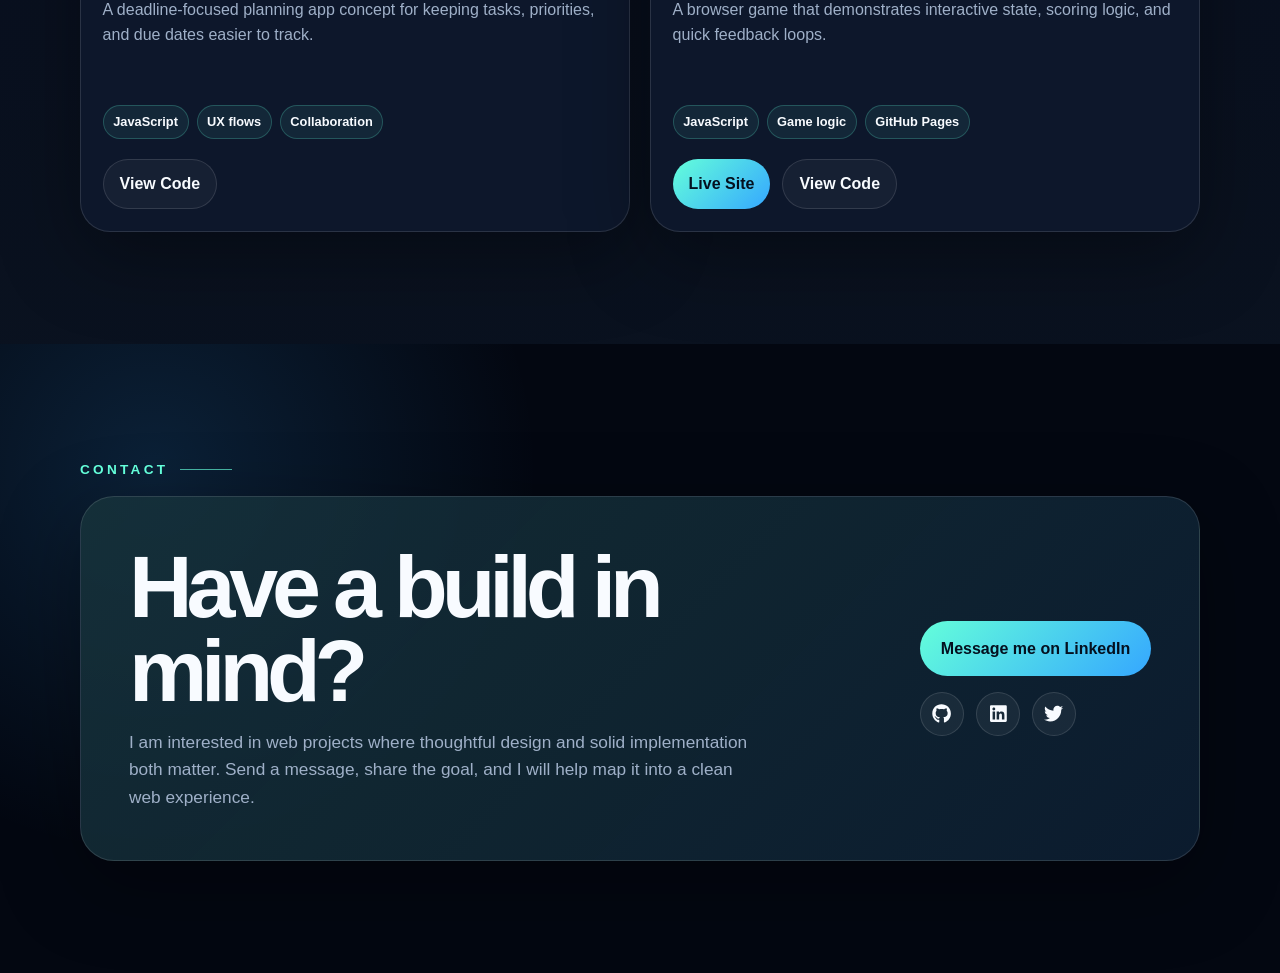
==== commit f2c3ebeb: "Deploy Paint Inventory screenshot card" ====
--- a/index.html
+++ b/index.html
@@ -1 +1 @@
-<!doctype html><html lang="en"><head><meta charset="utf-8"/><link rel="icon" href="./zc-logo.png"/><meta name="viewport" content="width=device-width,initial-scale=1"/><meta name="theme-color" content="#000000"/><meta name="description" content="Full-stack web development portfolio for Manuel Zavala, featuring responsive React projects and polished digital products."/><title>Manuel Zavala | Full-Stack Web Developer</title><link href="./static/css/main.bd98f983.chunk.css" rel="stylesheet"></head><body><div id="root"></div><script>!function(e){function r(r){for(var n,l,a=r[0],f=r[1],i=r[2],c=0,s=[];c<a.length;c++)l=a[c],Object.prototype.hasOwnProperty.call(o,l)&&o[l]&&s.push(o[l][0]),o[l]=0;for(n in f)Object.prototype.hasOwnProperty.call(f,n)&&(e[n]=f[n]);for(p&&p(r);s.length;)s.shift()();return u.push.apply(u,i||[]),t()}function t(){for(var e,r=0;r<u.length;r++){for(var t=u[r],n=!0,a=1;a<t.length;a++){var f=t[a];0!==o[f]&&(n=!1)}n&&(u.splice(r--,1),e=l(l.s=t[0]))}return e}var n={},o={1:0},u=[];function l(r){if(n[r])return n[r].exports;var t=n[r]={i:r,l:!1,exports:{}};return e[r].call(t.exports,t,t.exports,l),t.l=!0,t.exports}l.m=e,l.c=n,l.d=function(e,r,t){l.o(e,r)||Object.defineProperty(e,r,{enumerable:!0,get:t})},l.r=function(e){"undefined"!=typeof Symbol&&Symbol.toStringTag&&Object.defineProperty(e,Symbol.toStringTag,{value:"Module"}),Object.defineProperty(e,"__esModule",{value:!0})},l.t=function(e,r){if(1&r&&(e=l(e)),8&r)return e;if(4&r&&"object"==typeof e&&e&&e.__esModule)return e;var t=Object.create(null);if(l.r(t),Object.defineProperty(t,"default",{enumerable:!0,value:e}),2&r&&"string"!=typeof e)for(var n in e)l.d(t,n,function(r){return e[r]}.bind(null,n));return t},l.n=function(e){var r=e&&e.__esModule?function(){return e.default}:function(){return e};return l.d(r,"a",r),r},l.o=function(e,r){return Object.prototype.hasOwnProperty.call(e,r)},l.p="./";var a=this["webpackJsonpzavala-portfolio"]=this["webpackJsonpzavala-portfolio"]||[],f=a.push.bind(a);a.push=r,a=a.slice();for(var i=0;i<a.length;i++)r(a[i]);var p=f;t()}([])</script><script src="./static/js/2.35fd2187.chunk.js"></script><script src="./static/js/main.0905338b.chunk.js"></script></body></html>+<!doctype html><html lang="en"><head><meta charset="utf-8"/><link rel="icon" href="./zc-logo.png"/><meta name="viewport" content="width=device-width,initial-scale=1"/><meta name="theme-color" content="#000000"/><meta name="description" content="Full-stack web development portfolio for Manuel Zavala, featuring responsive React projects and polished digital products."/><title>Manuel Zavala | Full-Stack Web Developer</title><link href="./static/css/main.bd98f983.chunk.css" rel="stylesheet"></head><body><div id="root"></div><script>!function(e){function r(r){for(var n,l,a=r[0],f=r[1],i=r[2],c=0,s=[];c<a.length;c++)l=a[c],Object.prototype.hasOwnProperty.call(o,l)&&o[l]&&s.push(o[l][0]),o[l]=0;for(n in f)Object.prototype.hasOwnProperty.call(f,n)&&(e[n]=f[n]);for(p&&p(r);s.length;)s.shift()();return u.push.apply(u,i||[]),t()}function t(){for(var e,r=0;r<u.length;r++){for(var t=u[r],n=!0,a=1;a<t.length;a++){var f=t[a];0!==o[f]&&(n=!1)}n&&(u.splice(r--,1),e=l(l.s=t[0]))}return e}var n={},o={1:0},u=[];function l(r){if(n[r])return n[r].exports;var t=n[r]={i:r,l:!1,exports:{}};return e[r].call(t.exports,t,t.exports,l),t.l=!0,t.exports}l.m=e,l.c=n,l.d=function(e,r,t){l.o(e,r)||Object.defineProperty(e,r,{enumerable:!0,get:t})},l.r=function(e){"undefined"!=typeof Symbol&&Symbol.toStringTag&&Object.defineProperty(e,Symbol.toStringTag,{value:"Module"}),Object.defineProperty(e,"__esModule",{value:!0})},l.t=function(e,r){if(1&r&&(e=l(e)),8&r)return e;if(4&r&&"object"==typeof e&&e&&e.__esModule)return e;var t=Object.create(null);if(l.r(t),Object.defineProperty(t,"default",{enumerable:!0,value:e}),2&r&&"string"!=typeof e)for(var n in e)l.d(t,n,function(r){return e[r]}.bind(null,n));return t},l.n=function(e){var r=e&&e.__esModule?function(){return e.default}:function(){return e};return l.d(r,"a",r),r},l.o=function(e,r){return Object.prototype.hasOwnProperty.call(e,r)},l.p="./";var a=this["webpackJsonpzavala-portfolio"]=this["webpackJsonpzavala-portfolio"]||[],f=a.push.bind(a);a.push=r,a=a.slice();for(var i=0;i<a.length;i++)r(a[i]);var p=f;t()}([])</script><script src="./static/js/2.8735f456.chunk.js"></script><script src="./static/js/main.6a56219d.chunk.js"></script></body></html>
